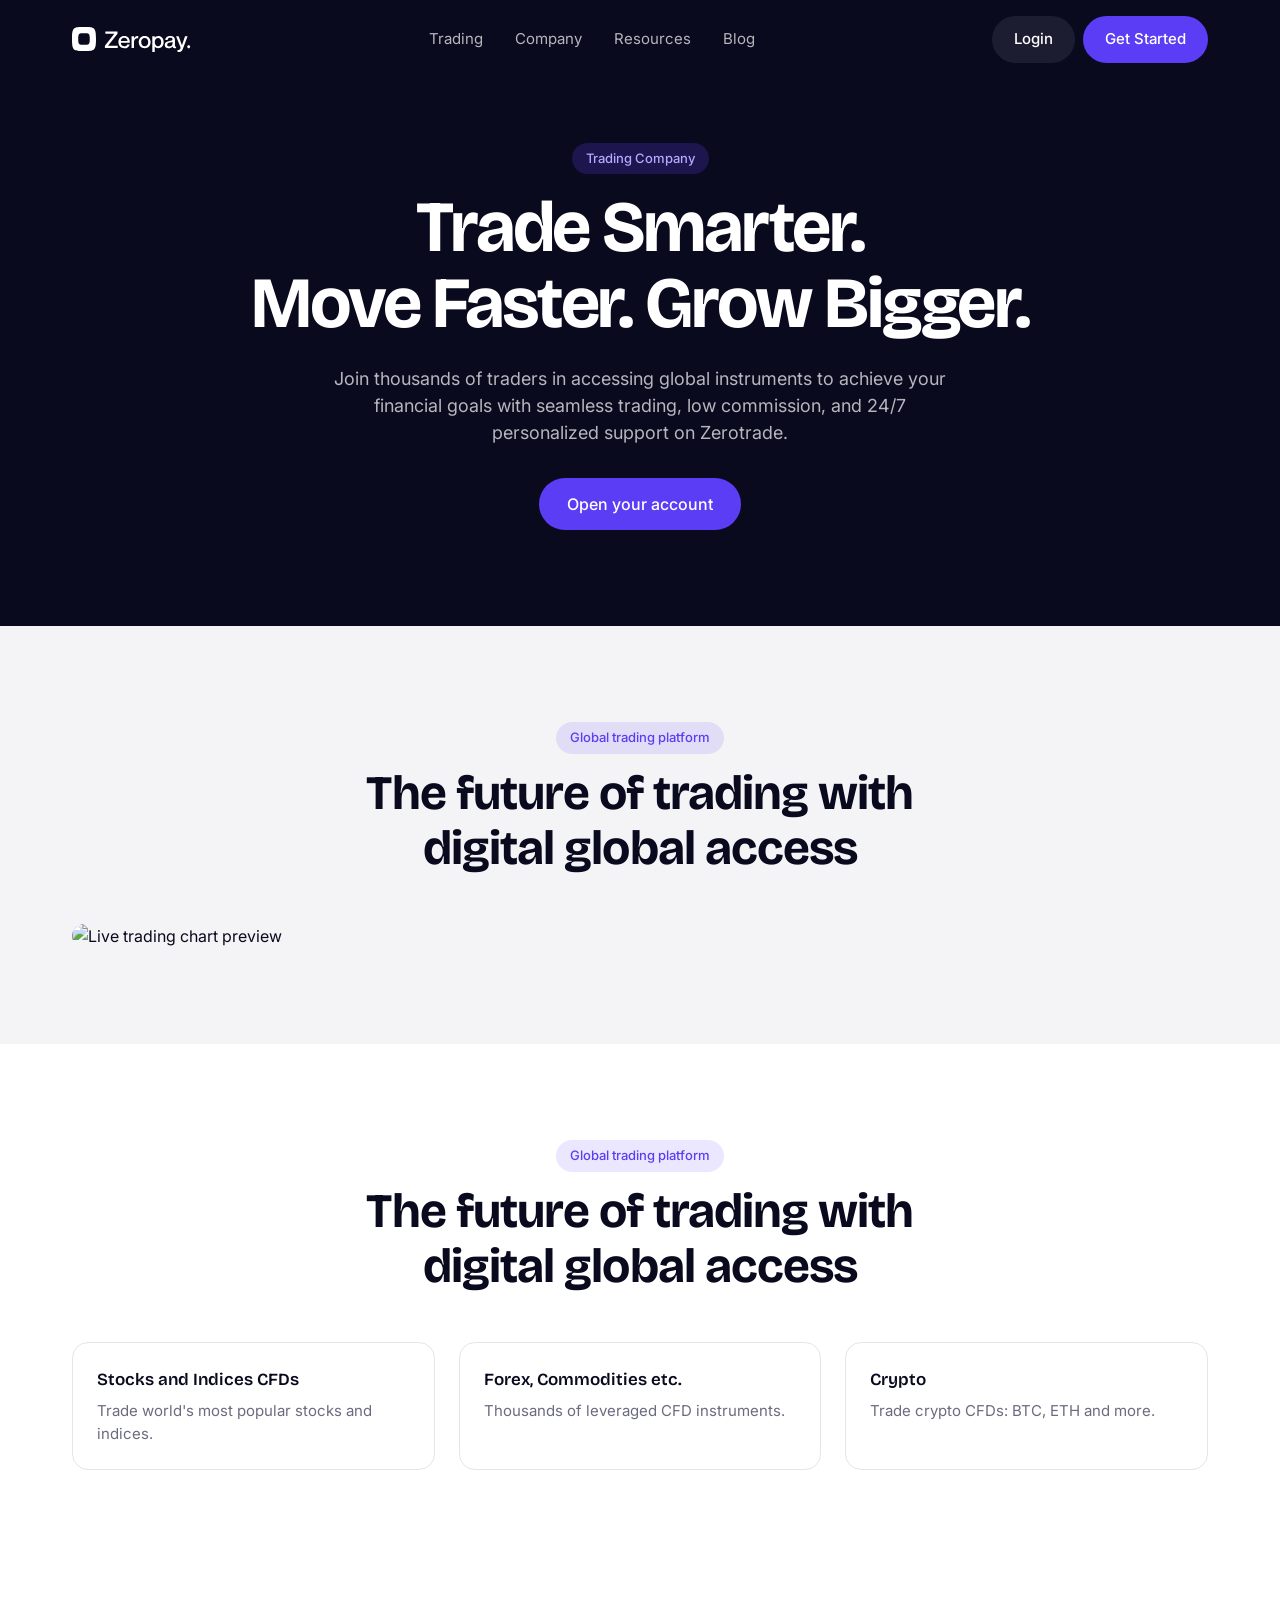
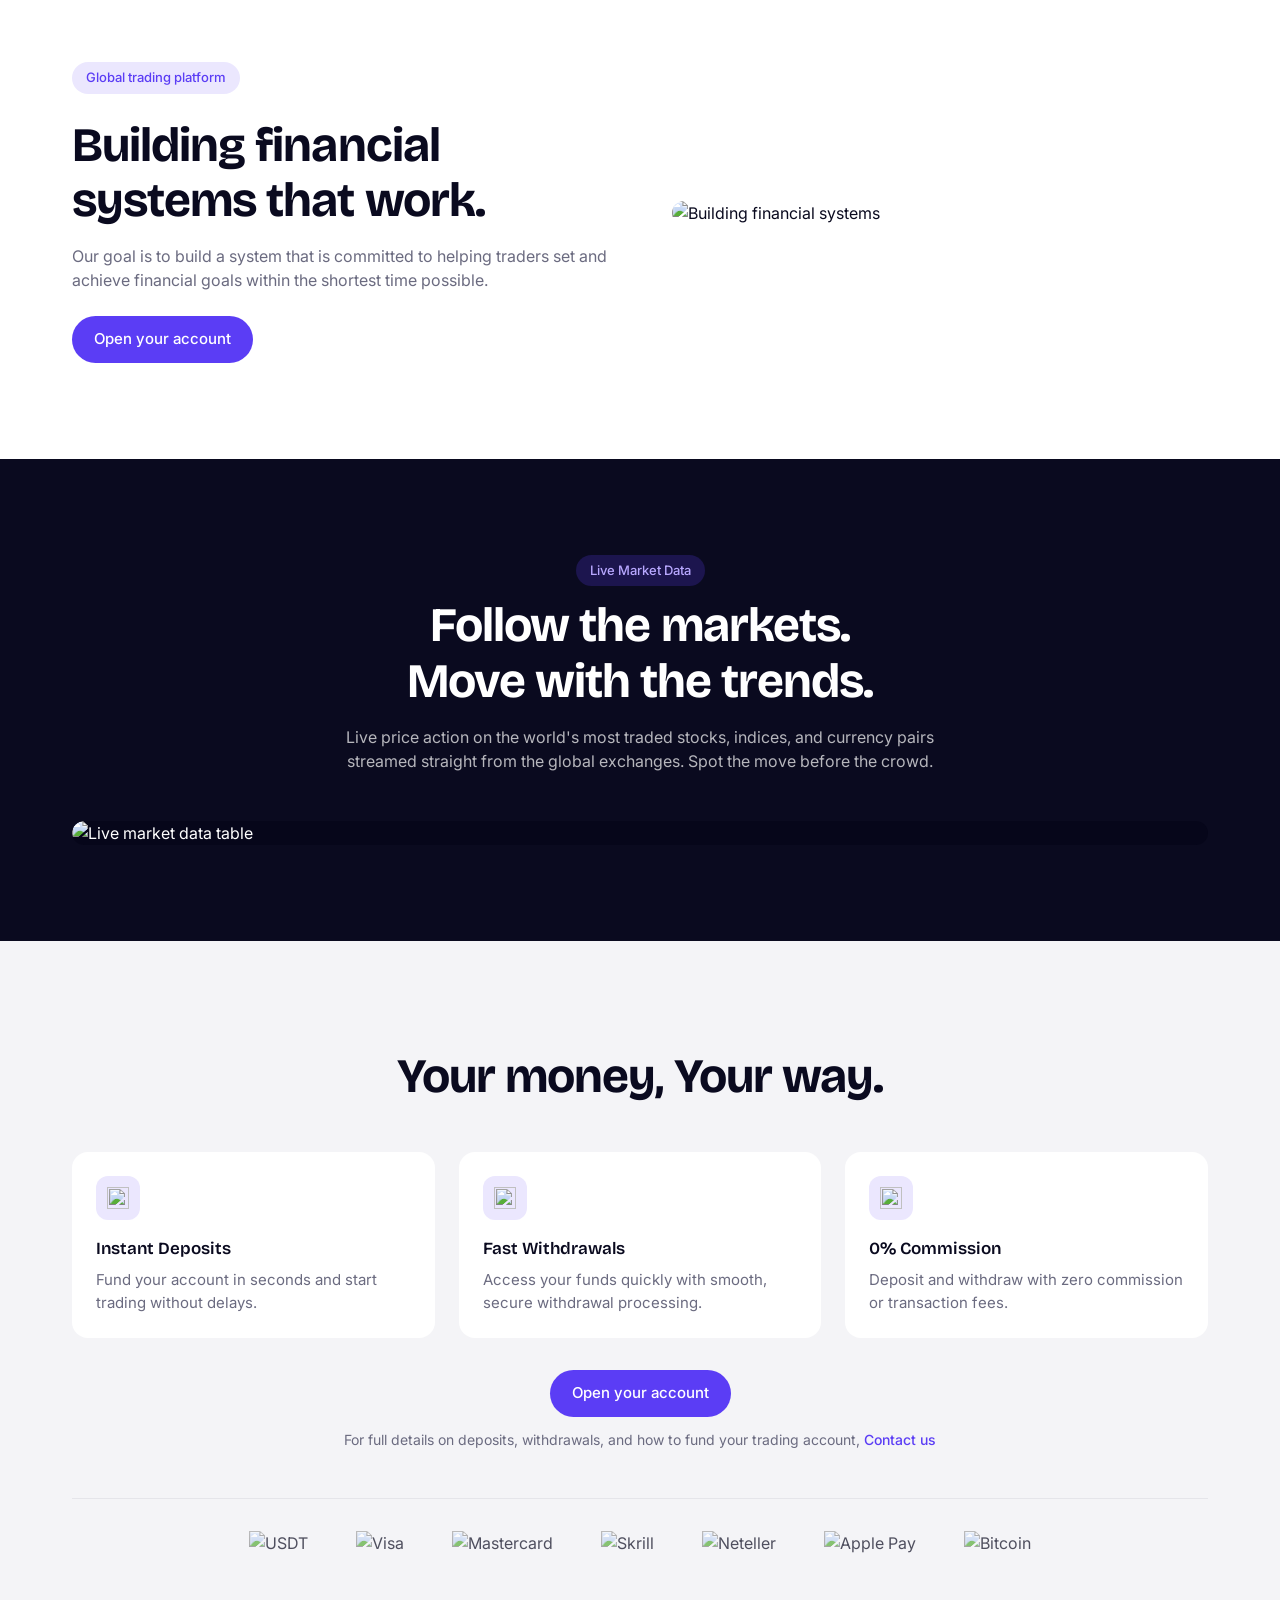
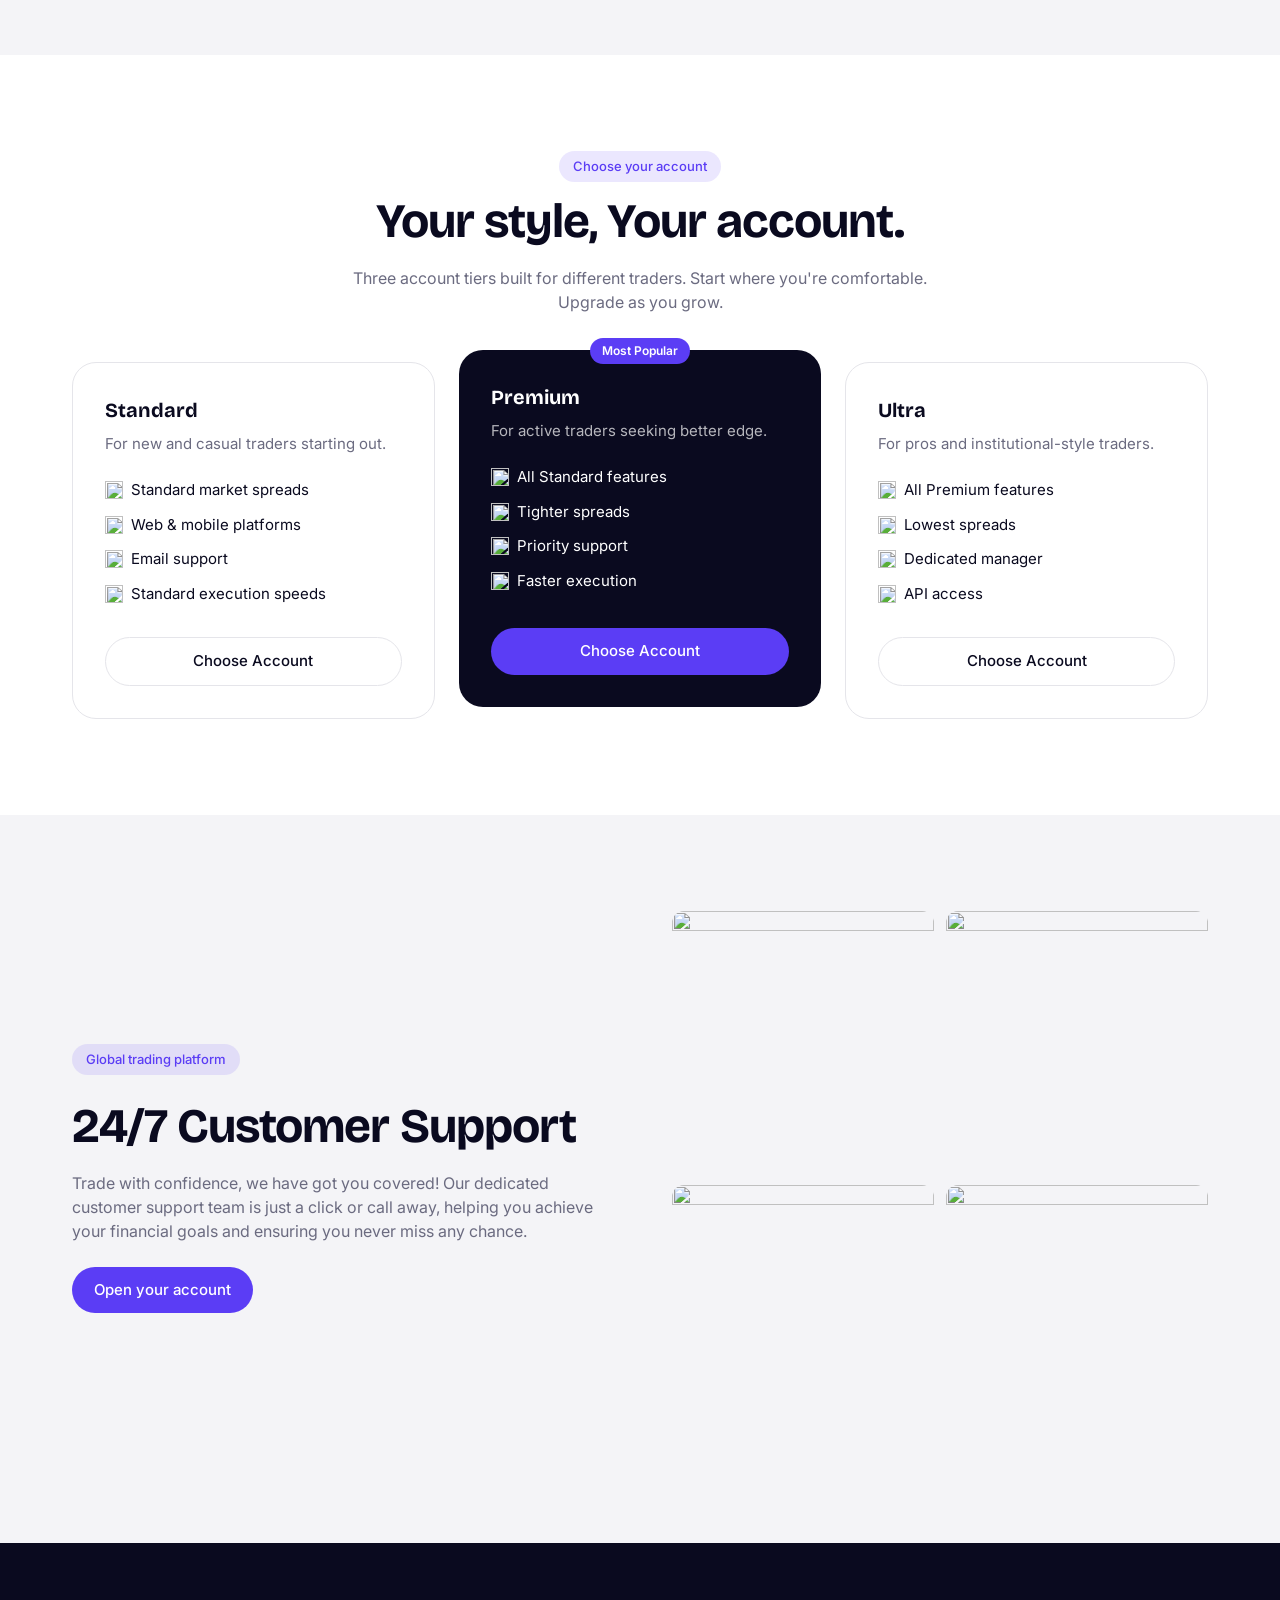
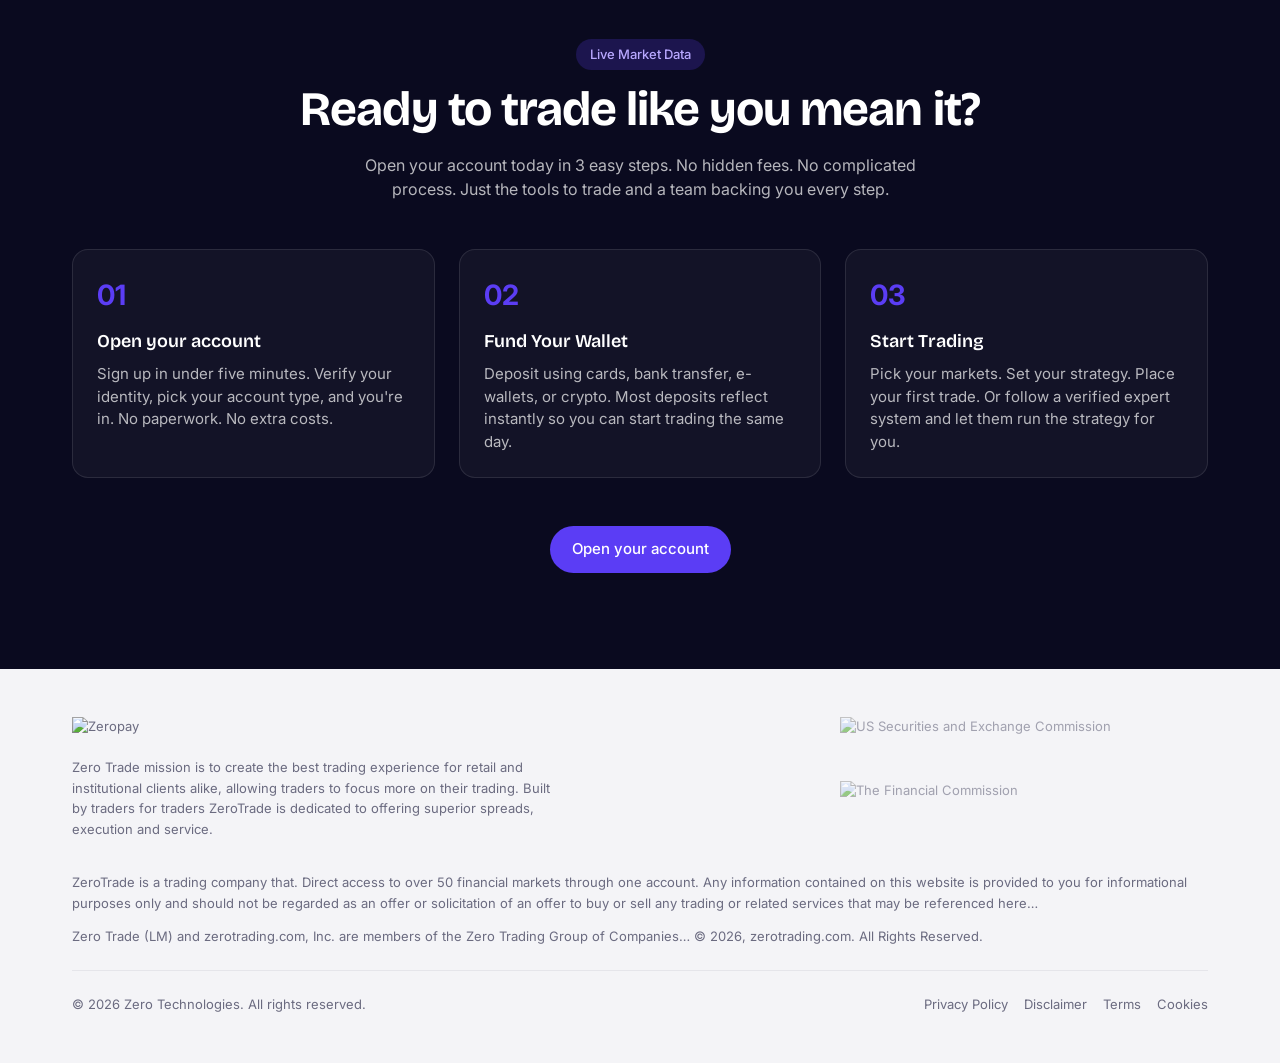
==== index.html @ a57aeb24 "First commit" ====
<!DOCTYPE html>
<html lang="en">
<head>
  <meta charset="UTF-8" />
  <meta name="viewport" content="width=device-width, initial-scale=1.0" />
  <title>Zerotrade — Trade Smarter. Move Faster. Grow Bigger.</title>
  <meta name="description" content="Next generation copy trading solution. Trade global instruments with seamless trading, low commission, and 24/7 support." />
  <link rel="preconnect" href="https://fonts.googleapis.com" />
  <link rel="preconnect" href="https://fonts.gstatic.com" crossorigin />
  <link href="https://fonts.googleapis.com/css2?family=Bricolage+Grotesque:opsz,wght@12..96,400;12..96,500;12..96,600;12..96,700;12..96,800&family=Inter:wght@400;500;600;700&display=swap" rel="stylesheet" />
  <link rel="stylesheet" href="style.css" />
</head>
<body>
    <!-- ============ TICKER TAPE (TradingView) ============ -->
<div class="ticker">
  <div class="tradingview-widget-container">
    <div class="tradingview-widget-container__widget"></div>
    <script type="text/javascript" src="https://s3.tradingview.com/external-embedding/embed-widget-ticker-tape.js" async>
    {
      "symbols": [
        { "proName": "FOREXCOM:SPXUSD", "title": "S&P 500" },
        { "proName": "FOREXCOM:NSXUSD", "title": "Nasdaq 100" },
        { "proName": "FX_IDC:EURUSD", "title": "EUR/USD" },
        { "proName": "BITSTAMP:BTCUSD", "title": "BTC/USD" },
        { "proName": "BITSTAMP:ETHUSD", "title": "ETH/USD" },
        { "description": "Gold", "proName": "OANDA:XAUUSD" },
        { "description": "Tesla", "proName": "NASDAQ:TSLA" },
        { "description": "Apple", "proName": "NASDAQ:AAPL" }
      ],
      "showSymbolLogo": true,
      "isTransparent": false,
      "displayMode": "adaptive",
      "colorTheme": "dark",
      "locale": "en"
    }
    </script>
  </div>
</div>

  <!-- ============ NAV + HERO (shared dark background) ============ -->
  <div class="hero-wrap">
    <header class="nav">
      <div class="container nav__inner">
        <a href="#" class="nav__logo">
          <img src="logos\zeropay logo.svg" alt="Zeropay" />
        </a>
        <nav class="nav__links" aria-label="Primary">
          <a href="#">Trading</a>
          <a href="#">Company</a>
          <a href="#">Resources</a>
          <a href="#">Blog</a>
        </nav>
        <div class="nav__cta">
          <a href="#" class="btn btn--ghost">Login</a>
          <a href="#" class="btn btn--primary">Get Started</a>
        </div>
      </div>
    </header>

    <section class="hero">
      <div class="container hero__inner">
        <span class="pill pill--on-dark">Trading Company</span>
        <h1 class="hero__title">Trade Smarter.<br />Move Faster. Grow Bigger.</h1>
        <p class="hero__sub">
          Join thousands of traders in accessing global instruments to achieve your financial goals
          with seamless trading, low commission, and 24/7 personalized support on Zerotrade.
        </p>
        <a href="#" class="btn btn--primary btn--lg">Open your account</a>
      </div>
    </section>
  </div>

  <!-- ============ FUTURE OF TRADING (intro + chart placeholder) ============ -->
  <section class="section section--gray">
    <div class="container">
      <div class="section-head">
        <span class="pill">Global trading platform</span>
        <h2 class="section-head__title">The future of trading with<br />digital global access</h2>
      </div>
      <div class="chart-preview" data-placeholder="true">
        <img src="assets/images/chart-preview-placeholder.png" alt="Live trading chart preview" />
      </div>
    </div>
  </section>

  <!-- ============ TRADING CATEGORIES (3 cards) ============ -->
  <section class="section">
    <div class="container">
      <div class="section-head">
        <span class="pill">Global trading platform</span>
        <h2 class="section-head__title">The future of trading with<br />digital global access</h2>
      </div>
      <div class="grid-3">
        <article class="card">
          <!-- TODO: icon + ticker + sparkline + title + description -->
          <h3 class="card__title">Stocks and Indices CFDs</h3>
          <p class="card__text">Trade world's most popular stocks and indices.</p>
        </article>
        <article class="card">
          <h3 class="card__title">Forex, Commodities etc.</h3>
          <p class="card__text">Thousands of leveraged CFD instruments.</p>
        </article>
        <article class="card">
          <h3 class="card__title">Crypto</h3>
          <p class="card__text">Trade crypto CFDs: BTC, ETH and more.</p>
        </article>
      </div>
    </div>
  </section>

  <!-- ============ BUILDING FINANCIAL SYSTEMS (split: text + image) ============ -->
  <section class="section">
    <div class="container">
      <div class="split">
        <div class="split__text">
          <span class="pill">Global trading platform</span>
          <h2 class="section-head__title">Building financial<br />systems that work.</h2>
          <p class="split__body">
            Our goal is to build a system that is committed to helping traders set and achieve
            financial goals within the shortest time possible.
          </p>
          <a href="#" class="btn btn--primary">Open your account</a>
        </div>
        <div class="split__media" data-placeholder="true">
          <img src="assets/images/founder-placeholder.png" alt="Building financial systems" />
        </div>
      </div>
    </div>
  </section>

  <!-- ============ LIVE MARKET DATA (dark section, table placeholder) ============ -->
  <section class="section section--dark">
    <div class="container">
      <div class="section-head">
        <span class="pill pill--on-dark">Live Market Data</span>
        <h2 class="section-head__title">Follow the markets.<br />Move with the trends.</h2>
        <p class="section-head__sub">
          Live price action on the world's most traded stocks, indices, and currency pairs streamed
          straight from the global exchanges. Spot the move before the crowd.
        </p>
      </div>
      <div class="market-table" data-placeholder="true">
        <img src="assets/images/market-table-placeholder.png" alt="Live market data table" />
      </div>
    </div>
  </section>

  <!-- ============ YOUR MONEY YOUR WAY (3 features + payment logos) ============ -->
  <section class="section section--gray">
    <div class="container">
      <div class="section-head">
        <h2 class="section-head__title">Your money, Your way.</h2>
      </div>
      <div class="grid-3">
        <article class="feature">
          <div class="feature__icon">
            <img src="assets/icon/deposit.svg" alt="" />
          </div>
          <h3 class="feature__title">Instant Deposits</h3>
          <p class="feature__text">Fund your account in seconds and start trading without delays.</p>
        </article>
        <article class="feature">
          <div class="feature__icon">
            <img src="assets/icon/withdraw.svg" alt="" />
          </div>
          <h3 class="feature__title">Fast Withdrawals</h3>
          <p class="feature__text">Access your funds quickly with smooth, secure withdrawal processing.</p>
        </article>
        <article class="feature">
          <div class="feature__icon">
            <img src="assets/icon/commission.svg" alt="" />
          </div>
          <h3 class="feature__title">0% Commission</h3>
          <p class="feature__text">Deposit and withdraw with zero commission or transaction fees.</p>
        </article>
      </div>

      <div class="cta-row">
        <a href="#" class="btn btn--primary">Open your account</a>
        <p class="cta-row__note">
          For full details on deposits, withdrawals, and how to fund your trading account,
          <a href="#" class="link">Contact us</a>
        </p>
      </div>

      <div class="payments">
        <img src="assets/payment/usdt.svg" alt="USDT" />
        <img src="assets/payment/visa.svg" alt="Visa" />
        <img src="assets/payment/mastercard.svg" alt="Mastercard" />
        <img src="assets/payment/skrill.svg" alt="Skrill" />
        <img src="assets/payment/neteller.svg" alt="Neteller" />
        <img src="assets/payment/applepay.svg" alt="Apple Pay" />
        <img src="assets/payment/bitcoin.svg" alt="Bitcoin" />
      </div>
    </div>
  </section>

  <!-- ============ PRICING TIERS (3 cards, middle is featured) ============ -->
  <section class="section">
    <div class="container">
      <div class="section-head">
        <span class="pill">Choose your account</span>
        <h2 class="section-head__title">Your style, Your account.</h2>
        <p class="section-head__sub">
          Three account tiers built for different traders. Start where you're comfortable.
          Upgrade as you grow.
        </p>
      </div>
      <div class="grid-3 grid-3--tiers">
        <article class="tier">
          <h3 class="tier__name">Standard</h3>
          <p class="tier__desc">For new and casual traders starting out.</p>
          <ul class="tier__features">
            <li><img src="assets/icon/check.svg" alt="" class="icon" /> Standard market spreads</li>
            <li><img src="assets/icon/check.svg" alt="" class="icon" /> Web & mobile platforms</li>
            <li><img src="assets/icon/check.svg" alt="" class="icon" /> Email support</li>
            <li><img src="assets/icon/check.svg" alt="" class="icon" /> Standard execution speeds</li>
          </ul>
          <a href="#" class="btn btn--outline btn--block">Choose Account</a>
        </article>

        <article class="tier tier--featured">
          <span class="tier__badge">Most Popular</span>
          <h3 class="tier__name">Premium</h3>
          <p class="tier__desc">For active traders seeking better edge.</p>
          <ul class="tier__features">
            <li><img src="assets/icon/check-light.svg" alt="" class="icon" /> All Standard features</li>
            <li><img src="assets/icon/check-light.svg" alt="" class="icon" /> Tighter spreads</li>
            <li><img src="assets/icon/check-light.svg" alt="" class="icon" /> Priority support</li>
            <li><img src="assets/icon/check-light.svg" alt="" class="icon" /> Faster execution</li>
          </ul>
          <a href="#" class="btn btn--primary btn--block">Choose Account</a>
        </article>

        <article class="tier">
          <h3 class="tier__name">Ultra</h3>
          <p class="tier__desc">For pros and institutional-style traders.</p>
          <ul class="tier__features">
            <li><img src="assets/icon/check.svg" alt="" class="icon" /> All Premium features</li>
            <li><img src="assets/icon/check.svg" alt="" class="icon" /> Lowest spreads</li>
            <li><img src="assets/icon/check.svg" alt="" class="icon" /> Dedicated manager</li>
            <li><img src="assets/icon/check.svg" alt="" class="icon" /> API access</li>
          </ul>
          <a href="#" class="btn btn--outline btn--block">Choose Account</a>
        </article>
      </div>
    </div>
  </section>

  <!-- ============ 24/7 CUSTOMER SUPPORT (split: text + photo grid) ============ -->
  <section class="section section--gray">
    <div class="container">
      <div class="split split--reverse">
        <div class="split__text">
          <span class="pill">Global trading platform</span>
          <h2 class="section-head__title">24/7 Customer Support</h2>
          <p class="split__body">
            Trade with confidence, we have got you covered! Our dedicated customer support team is
            just a click or call away, helping you achieve your financial goals and ensuring you
            never miss any chance.
          </p>
          <a href="#" class="btn btn--primary">Open your account</a>
        </div>
        <div class="split__media support-grid" data-placeholder="true">
          <img src="assets/images/support-1-placeholder.png" alt="" />
          <img src="assets/images/support-2-placeholder.png" alt="" />
          <img src="assets/images/support-3-placeholder.png" alt="" />
          <img src="assets/images/support-4-placeholder.png" alt="" />
        </div>
      </div>
    </div>
  </section>

  <!-- ============ READY TO TRADE (3 steps, dark) ============ -->
  <section class="section section--dark">
    <div class="container">
      <div class="section-head">
        <span class="pill pill--on-dark">Live Market Data</span>
        <h2 class="section-head__title">Ready to trade like you mean it?</h2>
        <p class="section-head__sub">
          Open your account today in 3 easy steps. No hidden fees. No complicated process.
          Just the tools to trade and a team backing you every step.
        </p>
      </div>
      <div class="grid-3">
        <article class="step">
          <span class="step__num">01</span>
          <h3 class="step__title">Open your account</h3>
          <p class="step__text">
            Sign up in under five minutes. Verify your identity, pick your account type, and you're in.
            No paperwork. No extra costs.
          </p>
        </article>
        <article class="step">
          <span class="step__num">02</span>
          <h3 class="step__title">Fund Your Wallet</h3>
          <p class="step__text">
            Deposit using cards, bank transfer, e-wallets, or crypto. Most deposits reflect instantly
            so you can start trading the same day.
          </p>
        </article>
        <article class="step">
          <span class="step__num">03</span>
          <h3 class="step__title">Start Trading</h3>
          <p class="step__text">
            Pick your markets. Set your strategy. Place your first trade. Or follow a verified expert
            system and let them run the strategy for you.
          </p>
        </article>
      </div>
      <div class="cta-row cta-row--center">
        <a href="#" class="btn btn--primary">Open your account</a>
      </div>
    </div>
  </section>

  <!-- ============ FOOTER ============ -->
  <footer class="footer">
    <div class="container">
      <div class="footer__top">
        <div class="footer__brand">
          <img src="assets/logo/logo.svg" alt="Zeropay" />
          <p class="footer__mission">
            Zero Trade mission is to create the best trading experience for retail and institutional
            clients alike, allowing traders to focus more on their trading. Built by traders for
            traders ZeroTrade is dedicated to offering superior spreads, execution and service.
          </p>
        </div>
        <div class="footer__regs">
          <img src="assets/images/reg-sec.svg" alt="US Securities and Exchange Commission" />
          <img src="assets/images/reg-financial.svg" alt="The Financial Commission" />
        </div>
      </div>

      <div class="footer__legal">
        <p>
          ZeroTrade is a trading company that. Direct access to over 50 financial markets through one
          account. Any information contained on this website is provided to you for informational
          purposes only and should not be regarded as an offer or solicitation of an offer to buy or
          sell any trading or related services that may be referenced here…
        </p>
        <p>
          Zero Trade (LM) and zerotrading.com, Inc. are members of the Zero Trading Group of Companies…
          © 2026, zerotrading.com. All Rights Reserved.
        </p>
      </div>

      <div class="footer__bar">
        <p>© 2026 Zero Technologies. All rights reserved.</p>
        <ul class="footer__links">
          <li><a href="#">Privacy Policy</a></li>
          <li><a href="#">Disclaimer</a></li>
          <li><a href="#">Terms</a></li>
          <li><a href="#">Cookies</a></li>
        </ul>
      </div>
    </div>
  </footer>

</body>
</html>
---- style.css ----
/* ===========================================================
   ZEROTRADE LANDING PAGE — style.css
   Mobile-first. Desktop styles layered via min-width queries.
   Breakpoints (reference, can't be used in @media):
     md  = 768px  (tablet / small laptop)
     lg  = 1024px (desktop)
   =========================================================== */


/* ---------- 0. FONT FACES ---------- */

@font-face {
  font-family: 'Neue Montreal';
  src: url('assets/fonts/NeueMontreal-Regular.woff2') format('woff2');
  font-weight: 400;
  font-style: normal;
  font-display: swap;
}

@font-face {
  font-family: 'Neue Montreal';
  src: url('assets/fonts/NeueMontreal-Medium.woff2') format('woff2');
  font-weight: 500;
  font-style: normal;
  font-display: swap;
}

@font-face {
  font-family: 'Neue Montreal';
  src: url('assets/fonts/NeueMontreal-Bold.woff2') format('woff2');
  font-weight: 700;
  font-style: normal;
  font-display: swap;
}

/* ---------- 1. RESET ---------- */
*, *::before, *::after { box-sizing: border-box; margin: 0; padding: 0; }
img, svg { display: block; max-width: 100%; height: auto; }
a { text-decoration: none; color: inherit; }
button { font: inherit; border: 0; background: none; cursor: pointer; color: inherit; }
ul { list-style: none; }
html { scroll-behavior: smooth; }
body {
  font-family: var(--font-body);
  font-family: 'Neue Montreal', 'Inter', system-ui, -apple-system, sans-serif;
  color: var(--text-primary);
  background: var(--bg-white);
  line-height: 1.5;
  -webkit-font-smoothing: antialiased;
}

h1, h2, h3,
.hero__title,
.section-head__title {
  font-family: var(--font-heading);
  /*letter-spacing: -0.01em;   /* Bricolage looks tighter at display sizes */
}


/* ---------- 2. DESIGN TOKENS ---------- */
:root {
  /* font heading */
  --font-heading: 'Bricolage Grotesque', system-ui, sans-serif;
  --font-body: 'Inter', system-ui, sans-serif;   /* will change once you answer above */

  /* color */
  --bg-dark: #0a0a1f;
  --bg-darker: #06061a;
  --bg-gray: #f4f4f7;
  --bg-white: #ffffff;
  --text-primary: #0a0a1f;
  --text-secondary: #6b6b80;
  --text-muted: #9a9aae;
  --text-on-dark: #ffffff;
  --text-on-dark-muted: rgba(255, 255, 255, 0.7);
  --accent: #5b3df5;
  --accent-hover: #4a2fd9;
  --accent-soft: rgba(91, 61, 245, 0.12);
  --accent-soft-dark: rgba(91, 61, 245, 0.22);
  --border: #e5e5ea;
  --border-dark: rgba(255, 255, 255, 0.1);

  /* spacing scale (rem-based for accessibility) */
  --s-1: 0.25rem;  /*  4 */
  --s-2: 0.5rem;   /*  8 */
  --s-3: 0.75rem;  /* 12 */
  --s-4: 1rem;     /* 16 */
  --s-5: 1.5rem;   /* 24 */
  --s-6: 2rem;     /* 32 */
  --s-7: 3rem;     /* 48 */
  --s-8: 4rem;     /* 64 */
  --s-9: 6rem;     /* 96 */

  /* radius */
  --r-sm: 8px;
  --r-md: 12px;
  --r-lg: 16px;
  --r-xl: 24px;
  --r-pill: 999px;

  /* shadow */
  --shadow-sm: 0 1px 2px rgba(10, 10, 31, 0.04);
  --shadow-md: 0 4px 12px rgba(10, 10, 31, 0.06);
  --shadow-lg: 0 12px 32px rgba(10, 10, 31, 0.1);

  /* transitions */
  --t-fast: 0.15s ease;
  --t-base: 0.25s ease;
}


/* ---------- 3. LAYOUT PRIMITIVES ---------- */

/* container — controls max width and side padding */
.container {
  width: 100%;
  max-width: 1200px;
  margin-inline: auto;
  padding-inline: var(--s-4);
}
@media (min-width: 768px) {
  .container { padding-inline: var(--s-5); }
}
@media (min-width: 1024px) {
  .container { padding-inline: var(--s-6); }
}

/* section — vertical rhythm */
.section { padding-block: var(--s-7); }
@media (min-width: 768px) {
  .section { padding-block: var(--s-9); }
}
.section--dark  { background: var(--bg-dark); color: var(--text-on-dark); }
.section--gray  { background: var(--bg-gray); }

/* section head — pill + heading + subhead, used in 90% of sections */
.section-head { text-align: center; margin-bottom: var(--s-6); }
@media (min-width: 768px) {
  .section-head { margin-bottom: var(--s-7); }
}
.section-head__title {
  font-size: clamp(1.75rem, 4vw + 0.5rem, 3rem);
  font-weight: 700;
  line-height: 1.15;
  letter-spacing: -0.02em;
  margin-block: var(--s-3) var(--s-4);
}
.section-head__sub {
  max-width: 600px;
  margin-inline: auto;
  color: var(--text-secondary);
  font-size: 1rem;
}
.section--dark .section-head__sub { color: var(--text-on-dark-muted); }


/* ---------- 4. ATOMS — pill, button, link, icon ---------- */

.pill {
  display: inline-block;
  padding: 6px 14px;
  border-radius: var(--r-pill);
  background: var(--accent-soft);
  color: var(--accent);
  font-size: 0.8125rem;
  font-weight: 500;
}
.pill--on-dark {
  background: var(--accent-soft-dark);
  color: #b8a8ff;
}

.btn {
  display: inline-flex;
  align-items: center;
  justify-content: center;
  gap: var(--s-2);
  padding: 12px 22px;
  border-radius: var(--r-pill);
  font-weight: 500;
  font-size: 0.9375rem;
  transition: background var(--t-base), transform var(--t-fast), color var(--t-base);
  white-space: nowrap;
}
.btn:hover { transform: translateY(-1px); }
.btn--primary { background: var(--accent); color: #fff; }
.btn--primary:hover { background: var(--accent-hover); }
.btn--ghost { background: rgba(255, 255, 255, 0.08); color: #fff; }
.btn--ghost:hover { background: rgba(255, 255, 255, 0.14); }
.btn--outline {
  background: transparent;
  color: var(--text-primary);
  border: 1.5px solid var(--border);
}
.btn--outline:hover { border-color: var(--accent); color: var(--accent); }
.btn--lg { padding: 14px 28px; font-size: 1rem; }
.btn--block { width: 100%; }

.link { color: var(--accent); font-weight: 500; }
.link:hover { text-decoration: underline; }

.icon { width: 18px; height: 18px; flex-shrink: 0; }


/* ---------- 5. NAV ---------- */

.nav { padding-block: var(--s-4); }
.nav__inner {
  display: flex;
  align-items: center;
  justify-content: space-between;
  gap: var(--s-5);
}
.nav__logo img { height: 28px; width: auto; }
.nav__links { display: none; }              /* hidden on mobile */
.nav__cta { display: flex; gap: var(--s-2); align-items: center; }
.nav__cta .btn--ghost { display: none; }    /* show Login on tablet+ */

@media (min-width: 768px) {
  .nav__links {
    display: flex;
    gap: var(--s-6);
    font-size: 0.9375rem;
    color: var(--text-on-dark-muted);
  }
  .nav__links a:hover { color: #fff; }
  .nav__cta .btn--ghost { display: inline-flex; }
}


/* ---------- 6. HERO ---------- */

.hero-wrap { background: var(--bg-dark); color: var(--text-on-dark); }
.hero { padding-block: var(--s-7) var(--s-9); }
@media (min-width: 768px) {
  .hero { padding-block: var(--s-8) var(--s-9); }
}
.hero__inner { text-align: center; }
.hero__title {
  font-size: clamp(2rem, 6vw + 0.5rem, 4.5rem);
  font-weight: 700;
  line-height: 1.05;
  letter-spacing: -0.03em;
  margin-block: var(--s-4) var(--s-5);
}
.hero__sub {
  max-width: 640px;
  margin-inline: auto;
  margin-bottom: var(--s-6);
  color: var(--text-on-dark-muted);
  font-size: 1rem;
}
@media (min-width: 768px) {
  .hero__sub { font-size: 1.125rem; }
}


/* ---------- 7. GRIDS ---------- */

.grid-3 {
  display: grid;
  grid-template-columns: 1fr;
  gap: var(--s-4);
}
@media (min-width: 768px) {
  .grid-3 {
    grid-template-columns: repeat(3, 1fr);
    gap: var(--s-5);
  }
}

.split {
  display: grid;
  grid-template-columns: 1fr;
  gap: var(--s-6);
  align-items: center;
}
@media (min-width: 768px) {
  .split {
    grid-template-columns: 1fr 1fr;
    gap: var(--s-8);
  }
}
.split--reverse .split__media { order: -1; }
@media (min-width: 768px) {
  .split--reverse .split__media { order: 0; }   /* let CSS keep natural order on desktop, OR swap depending on design */
}
.split__text .pill { margin-bottom: var(--s-3); }
.split__body {
  color: var(--text-secondary);
  margin-block: var(--s-4) var(--s-5);
}
.section--dark .split__body { color: var(--text-on-dark-muted); }
.split__media img { width: 100%; border-radius: var(--r-lg); }


/* ---------- 8. CARDS — generic, features, tiers, steps ---------- */

.card {
  background: var(--bg-white);
  border: 1px solid var(--border);
  border-radius: var(--r-lg);
  padding: var(--s-5);
  transition: transform var(--t-base), box-shadow var(--t-base);
}
.card:hover { transform: translateY(-2px); box-shadow: var(--shadow-md); }
.card__title { font-size: 1.0625rem; font-weight: 600; margin-bottom: var(--s-2); }
.card__text { color: var(--text-secondary); font-size: 0.9375rem; }

.feature {
  background: var(--bg-white);
  border-radius: var(--r-lg);
  padding: var(--s-5);
  text-align: left;
}
.feature__icon {
  width: 44px;
  height: 44px;
  border-radius: var(--r-md);
  background: var(--accent-soft);
  display: grid;
  place-items: center;
  margin-bottom: var(--s-4);
}
.feature__icon img { width: 22px; height: 22px; }
.feature__title { font-size: 1.0625rem; font-weight: 600; margin-bottom: var(--s-2); }
.feature__text { color: var(--text-secondary); font-size: 0.9375rem; }

/* tiers */
.grid-3--tiers { align-items: stretch; }
.tier {
  position: relative;
  background: var(--bg-white);
  border: 1px solid var(--border);
  border-radius: var(--r-xl);
  padding: var(--s-6);
  display: flex;
  flex-direction: column;
}
.tier__name { font-size: 1.25rem; font-weight: 700; margin-bottom: var(--s-2); }
.tier__desc { color: var(--text-secondary); font-size: 0.9375rem; margin-bottom: var(--s-5); }
.tier__features { display: flex; flex-direction: column; gap: var(--s-3); margin-bottom: var(--s-6); flex: 1; }
.tier__features li { display: flex; align-items: flex-start; gap: var(--s-2); font-size: 0.9375rem; }
.tier__features .icon { margin-top: 2px; }
.tier--featured {
  background: var(--bg-dark);
  color: var(--text-on-dark);
  border: none;
}
.tier--featured .tier__desc { color: var(--text-on-dark-muted); }
.tier__badge {
  position: absolute;
  top: -12px;
  left: 50%;
  transform: translateX(-50%);
  background: var(--accent);
  color: #fff;
  padding: 4px 12px;
  border-radius: var(--r-pill);
  font-size: 0.75rem;
  font-weight: 600;
}
@media (min-width: 768px) {
  .tier--featured { transform: translateY(-12px); }    /* lift the middle card on desktop */
}

/* steps */
.step {
  background: rgba(255, 255, 255, 0.04);
  border: 1px solid var(--border-dark);
  border-radius: var(--r-lg);
  padding: var(--s-5);
}
.step__num {
  display: inline-block;
  font-size: 1.75rem;
  font-weight: 700;
  color: var(--accent);
  margin-bottom: var(--s-3);
}
.step__title { font-size: 1.125rem; font-weight: 600; margin-bottom: var(--s-2); }
.step__text { color: var(--text-on-dark-muted); font-size: 0.9375rem; }


/* ---------- 9. SPECIAL BLOCKS — chart, market table, payments, support grid ---------- */

.chart-preview img,
.market-table img {
  width: 100%;
  border-radius: var(--r-lg);
}
.market-table { background: var(--bg-darker); border-radius: var(--r-lg); overflow: hidden; }

.cta-row {
  display: flex;
  flex-direction: column;
  align-items: center;
  gap: var(--s-3);
  margin-top: var(--s-6);
}
.cta-row--center { margin-top: var(--s-7); }
.cta-row__note { color: var(--text-secondary); font-size: 0.875rem; text-align: center; }

.payments {
  display: flex;
  flex-wrap: wrap;
  justify-content: center;
  align-items: center;
  gap: var(--s-5);
  margin-top: var(--s-7);
  padding-top: var(--s-6);
  border-top: 1px solid var(--border);
}
.payments img { height: 24px; width: auto; opacity: 0.7; transition: opacity var(--t-base); }
.payments img:hover { opacity: 1; }
@media (min-width: 768px) {
  .payments { gap: var(--s-7); }
  .payments img { height: 28px; }
}

.support-grid {
  display: grid;
  grid-template-columns: repeat(2, 1fr);
  gap: var(--s-3);
}
.support-grid img { aspect-ratio: 1; object-fit: cover; border-radius: var(--r-md); }


/* ---------- 10. FOOTER ---------- */

.footer {
  background: var(--bg-gray);
  padding-block: var(--s-7);
  font-size: 0.8125rem;
  color: var(--text-secondary);
}
.footer__top {
  display: grid;
  grid-template-columns: 1fr;
  gap: var(--s-6);
  margin-bottom: var(--s-6);
}
@media (min-width: 768px) {
  .footer__top {
    grid-template-columns: 2fr 1fr;
    align-items: start;
  }
}
.footer__brand img { height: 28px; margin-bottom: var(--s-3); }
.footer__mission { line-height: 1.6; max-width: 60ch; }
.footer__regs {
  display: flex;
  flex-wrap: wrap;
  gap: var(--s-5);
  align-items: center;
}
.footer__regs img { height: 40px; opacity: 0.6; }

.footer__legal { display: flex; flex-direction: column; gap: var(--s-3); line-height: 1.6; margin-bottom: var(--s-5); }
.footer__bar {
  display: flex;
  flex-direction: column;
  gap: var(--s-3);
  padding-top: var(--s-5);
  border-top: 1px solid var(--border);
  font-size: 0.8125rem;
}
.footer__links { display: flex; flex-wrap: wrap; gap: var(--s-4); }
.footer__links a:hover { color: var(--accent); }

@media (min-width: 768px) {
  .footer__bar {
    flex-direction: row;
    justify-content: space-between;
    align-items: center;
  }
}


/* ---------- 11. UTILITIES (use sparingly) ---------- */
.text-center { text-align: center; }
.mt-auto { margin-top: auto; }
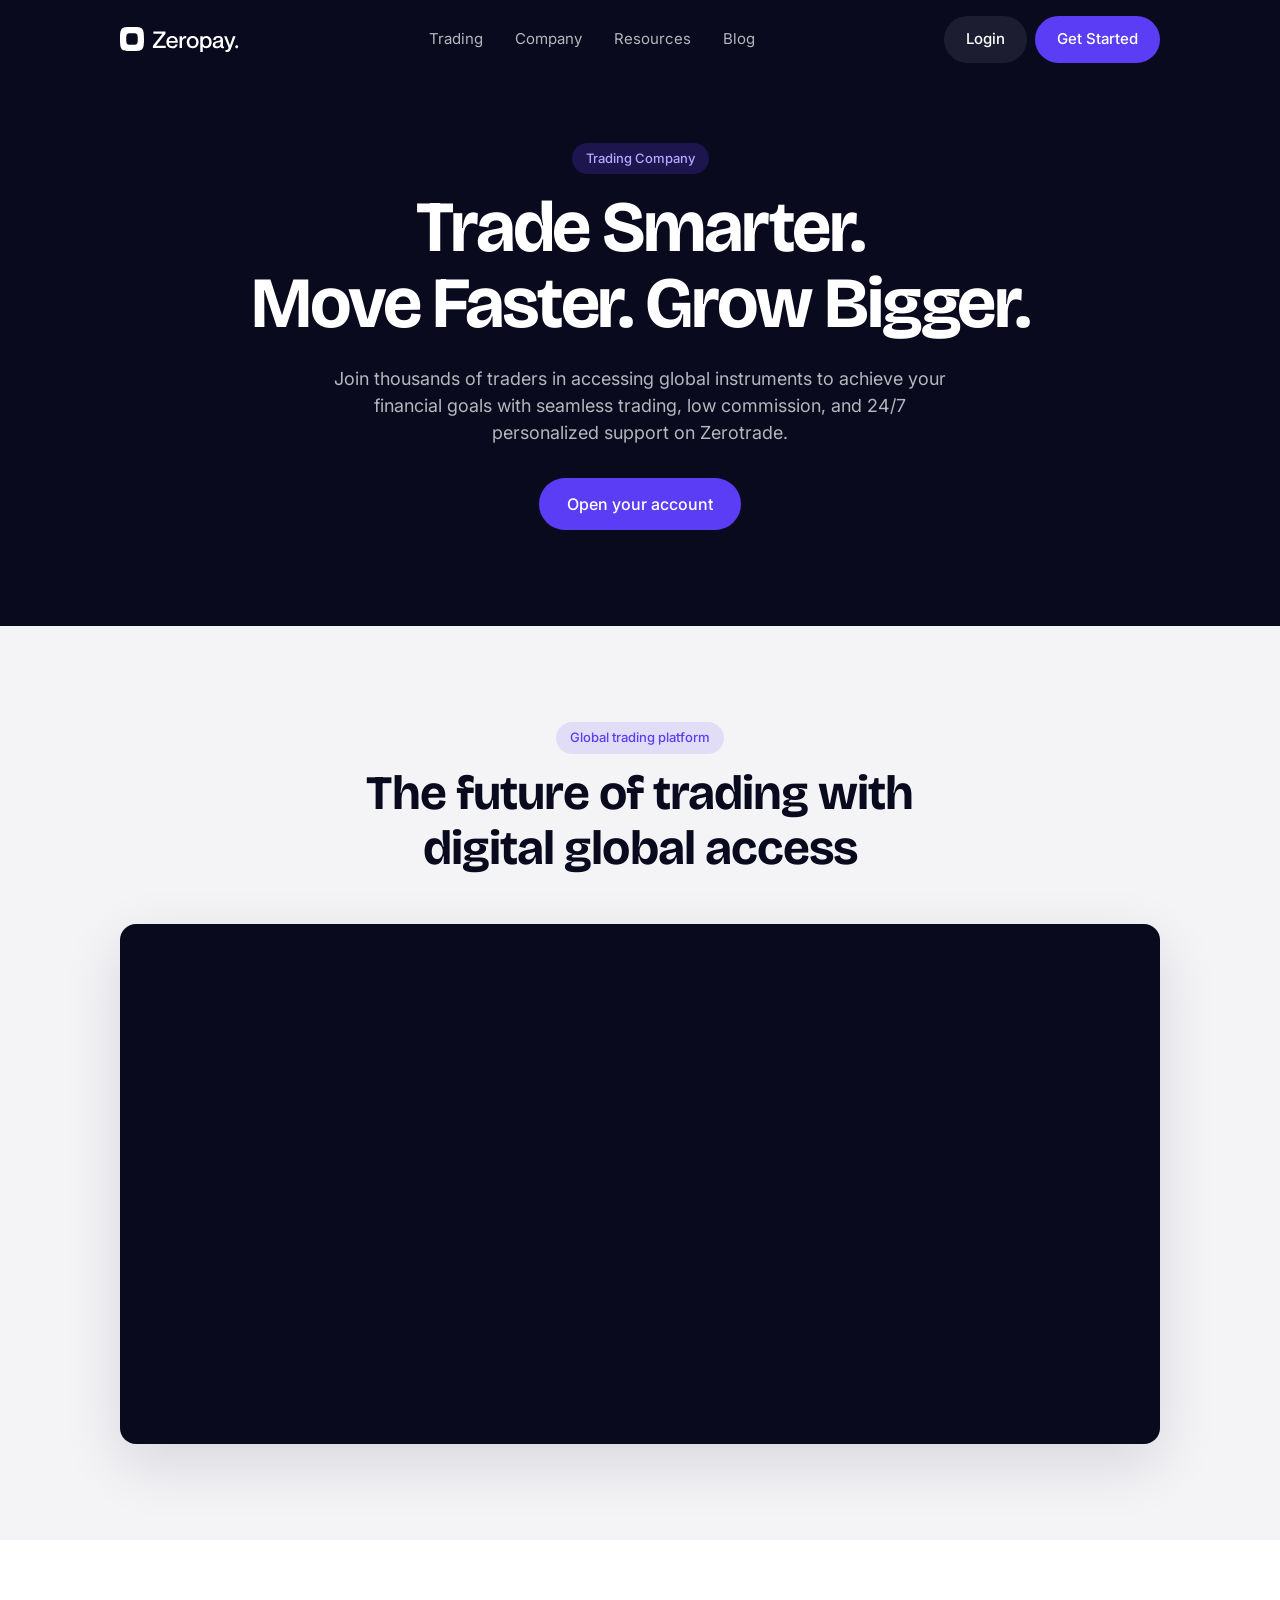
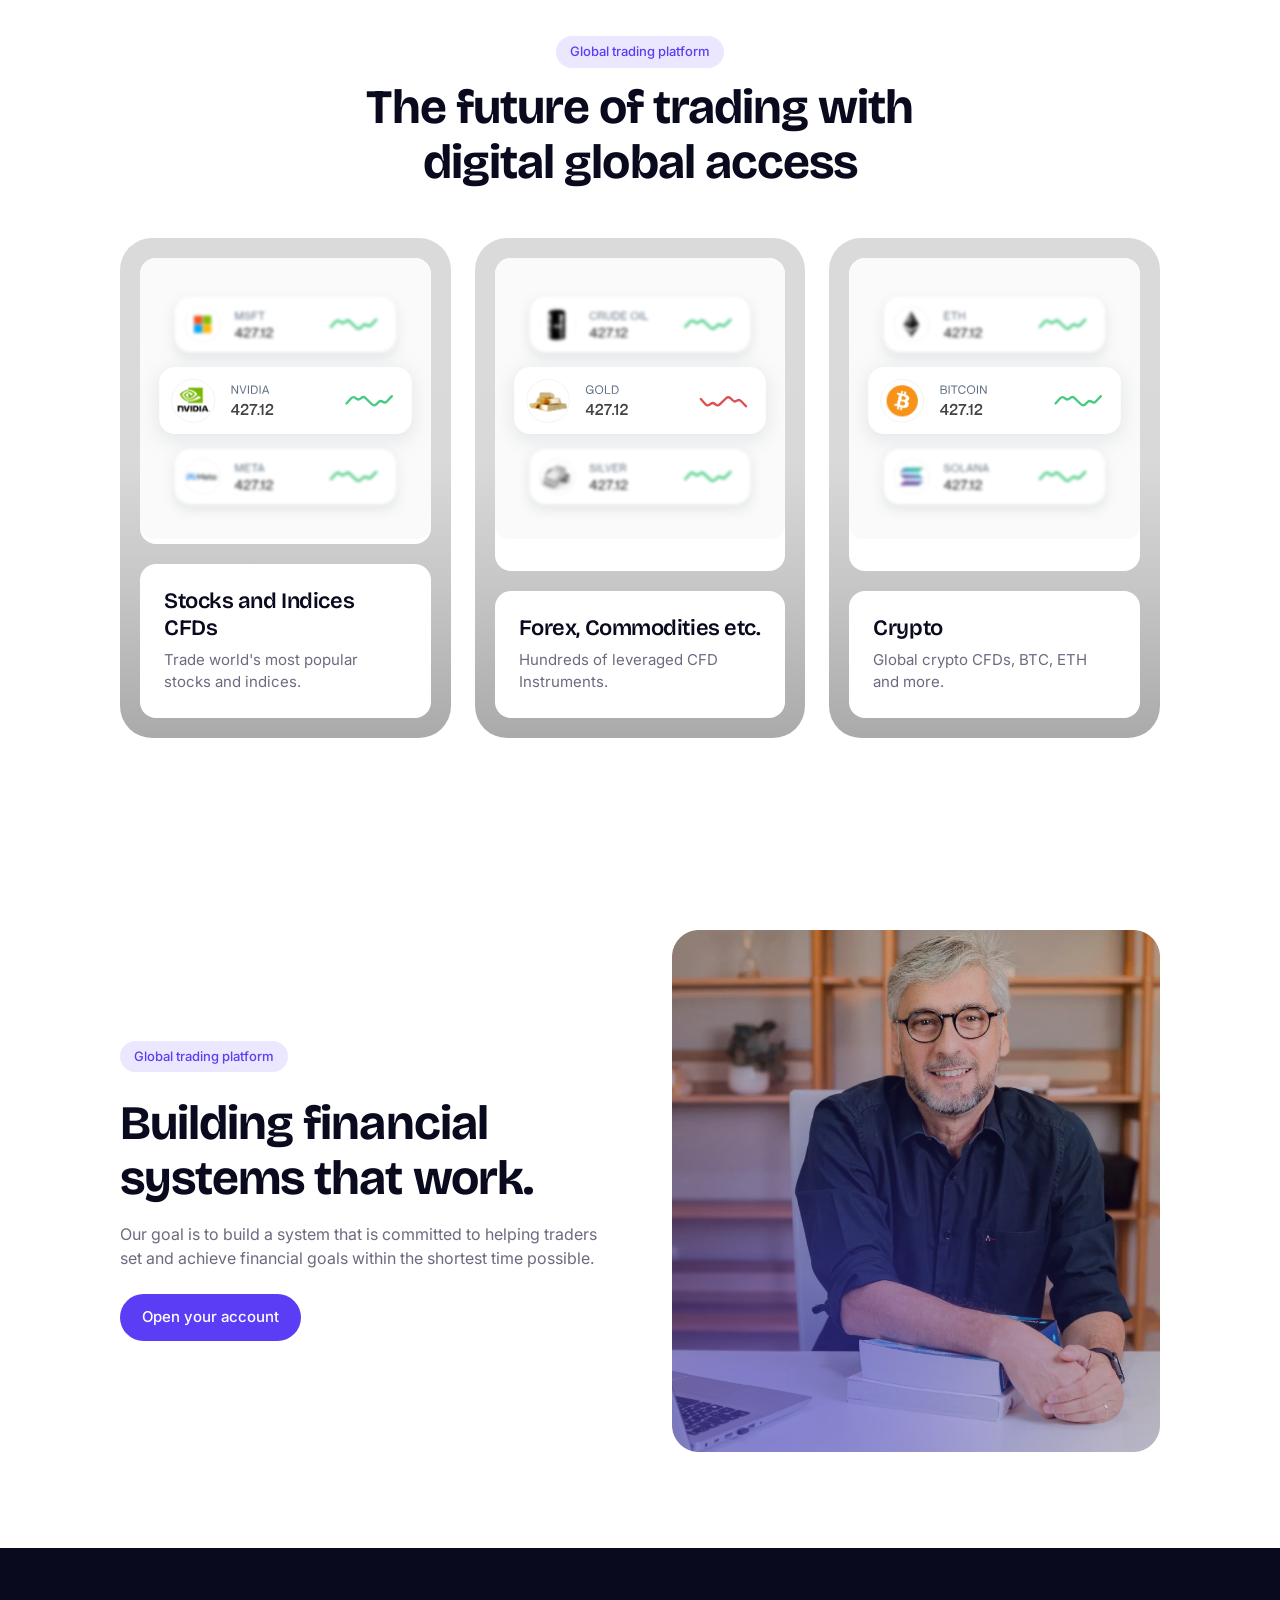
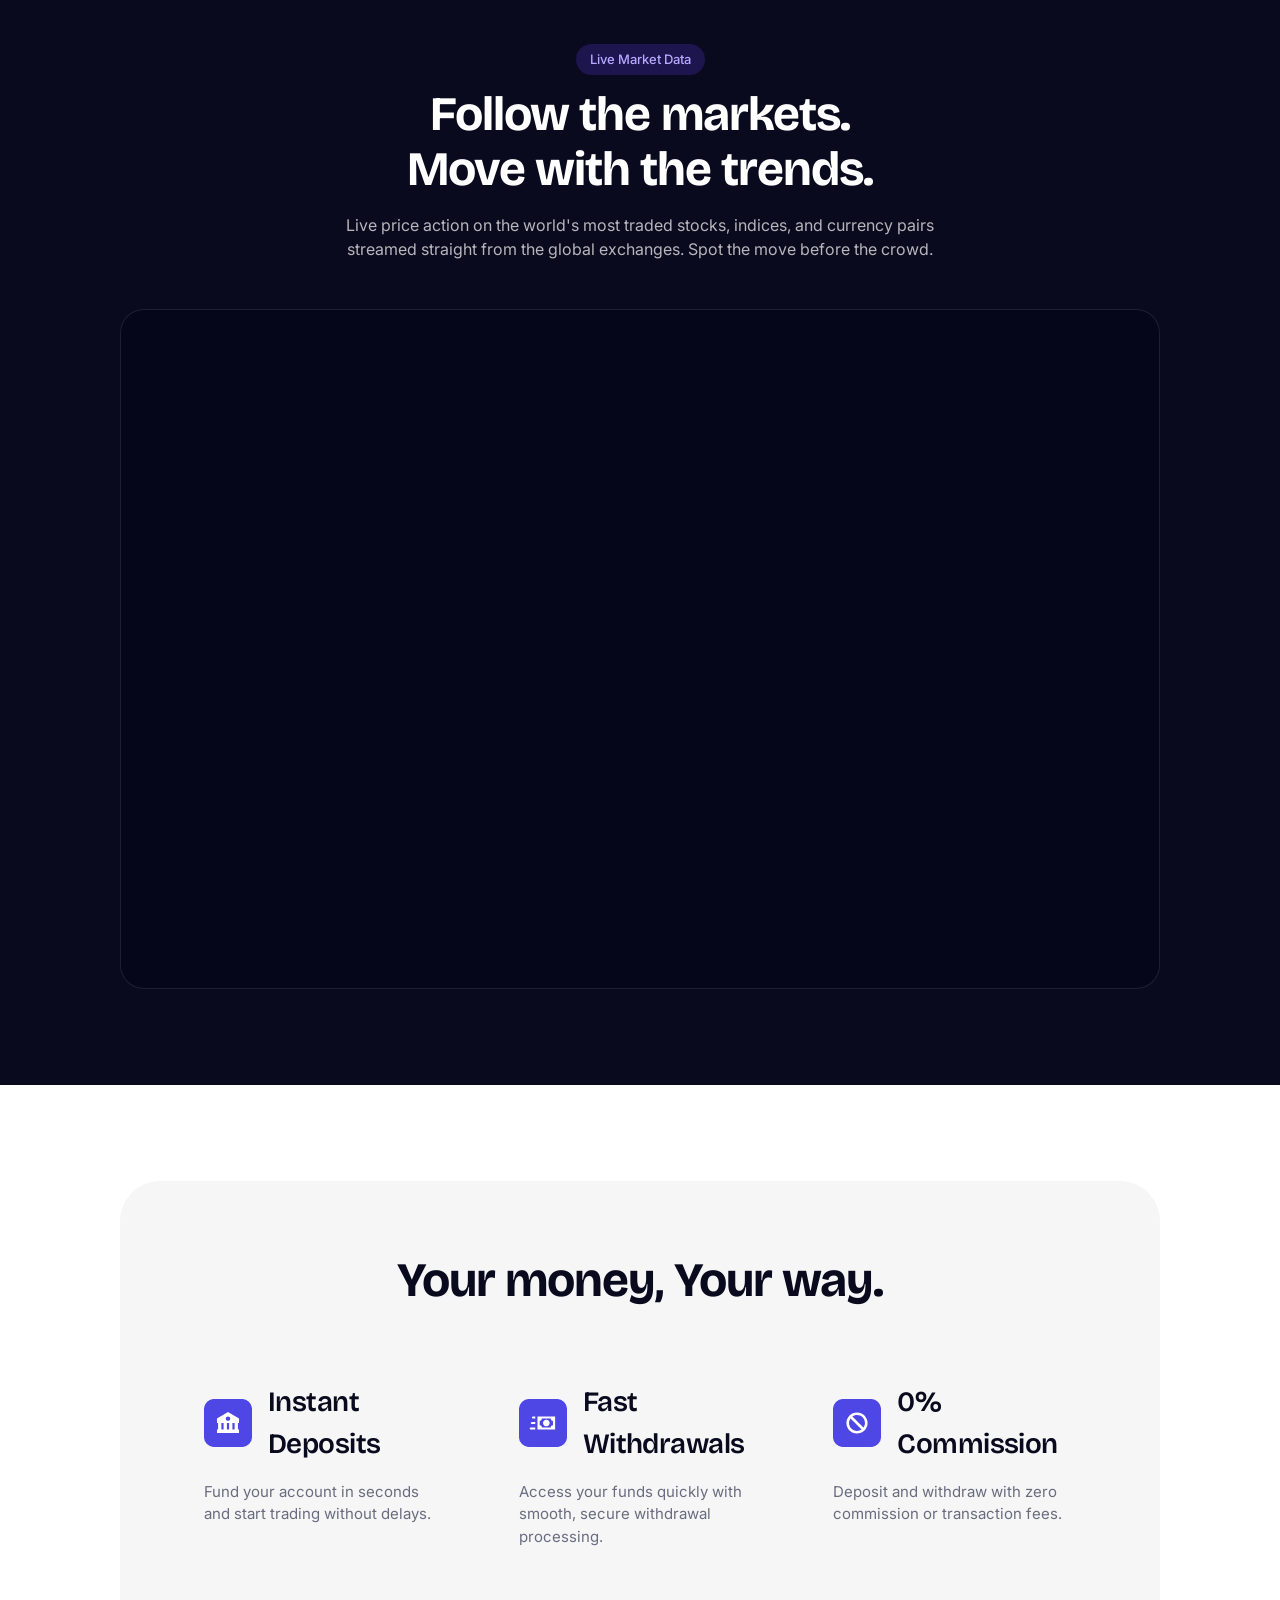
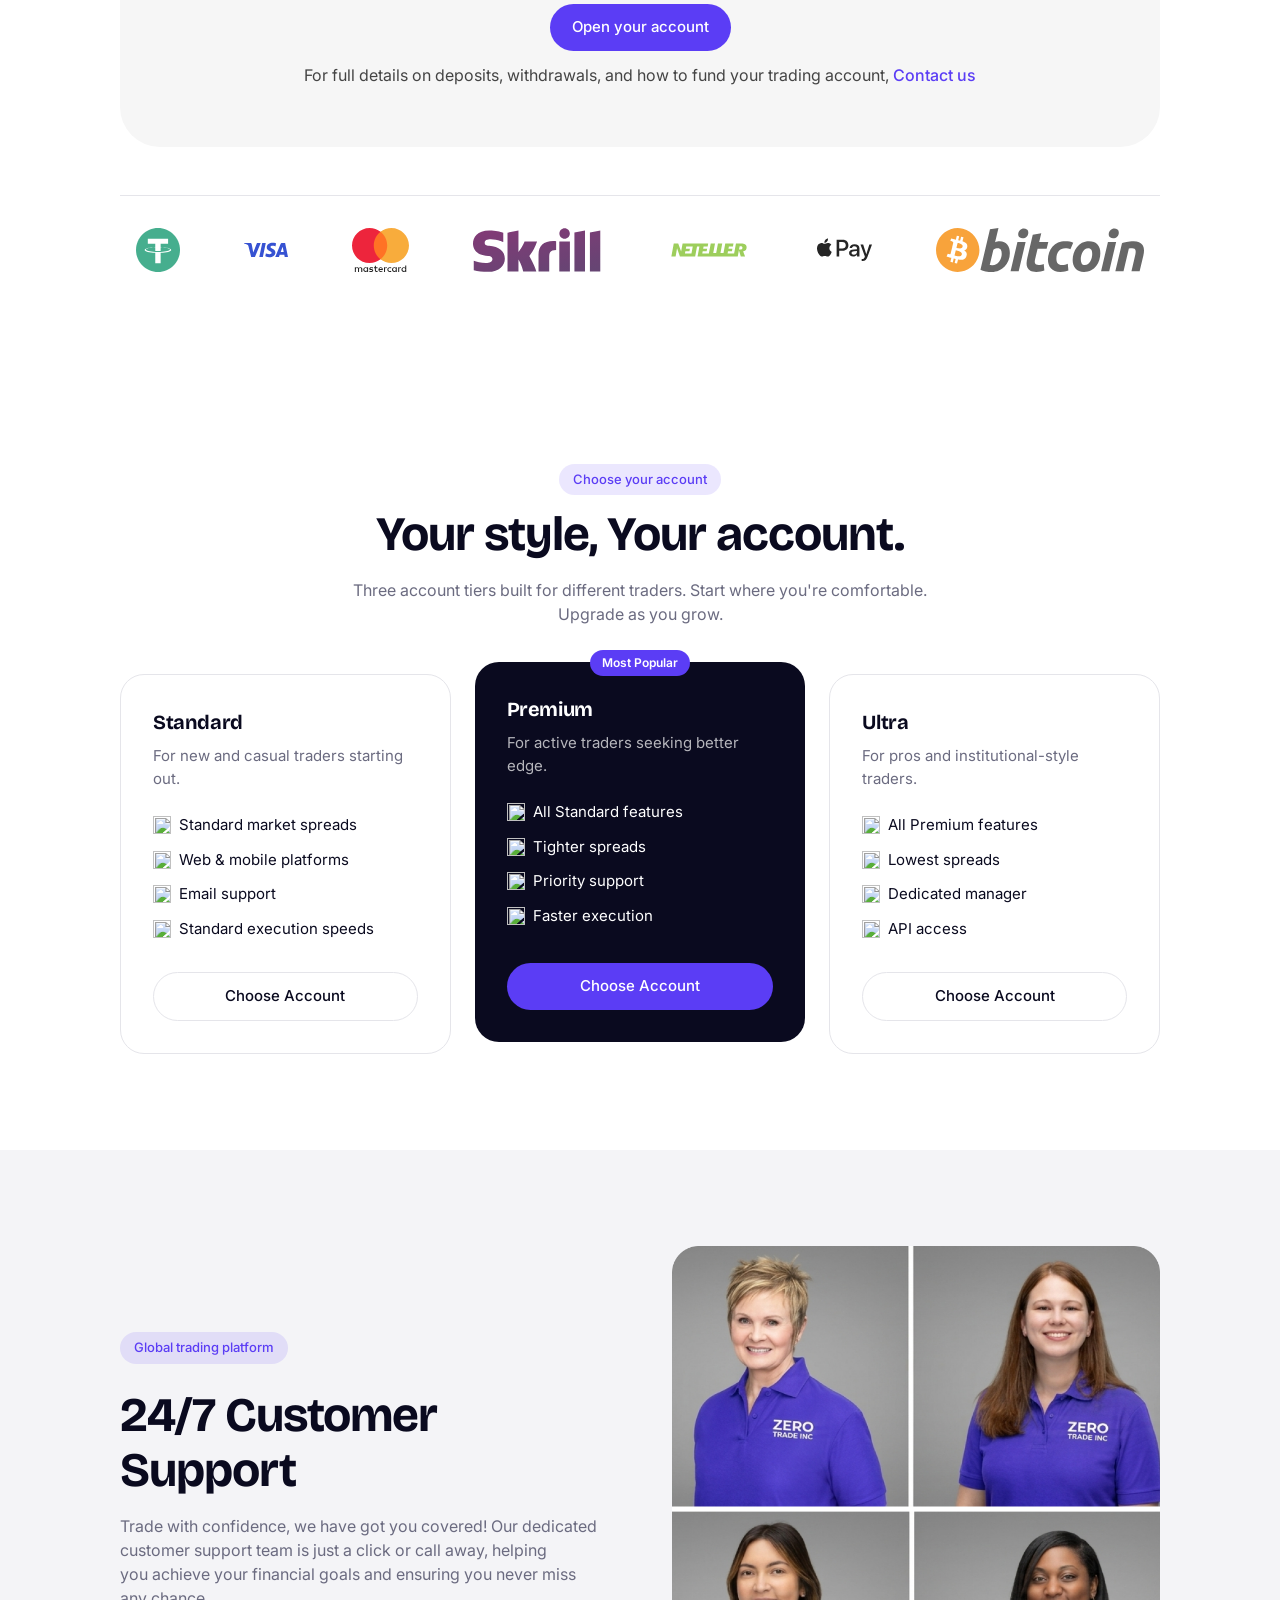
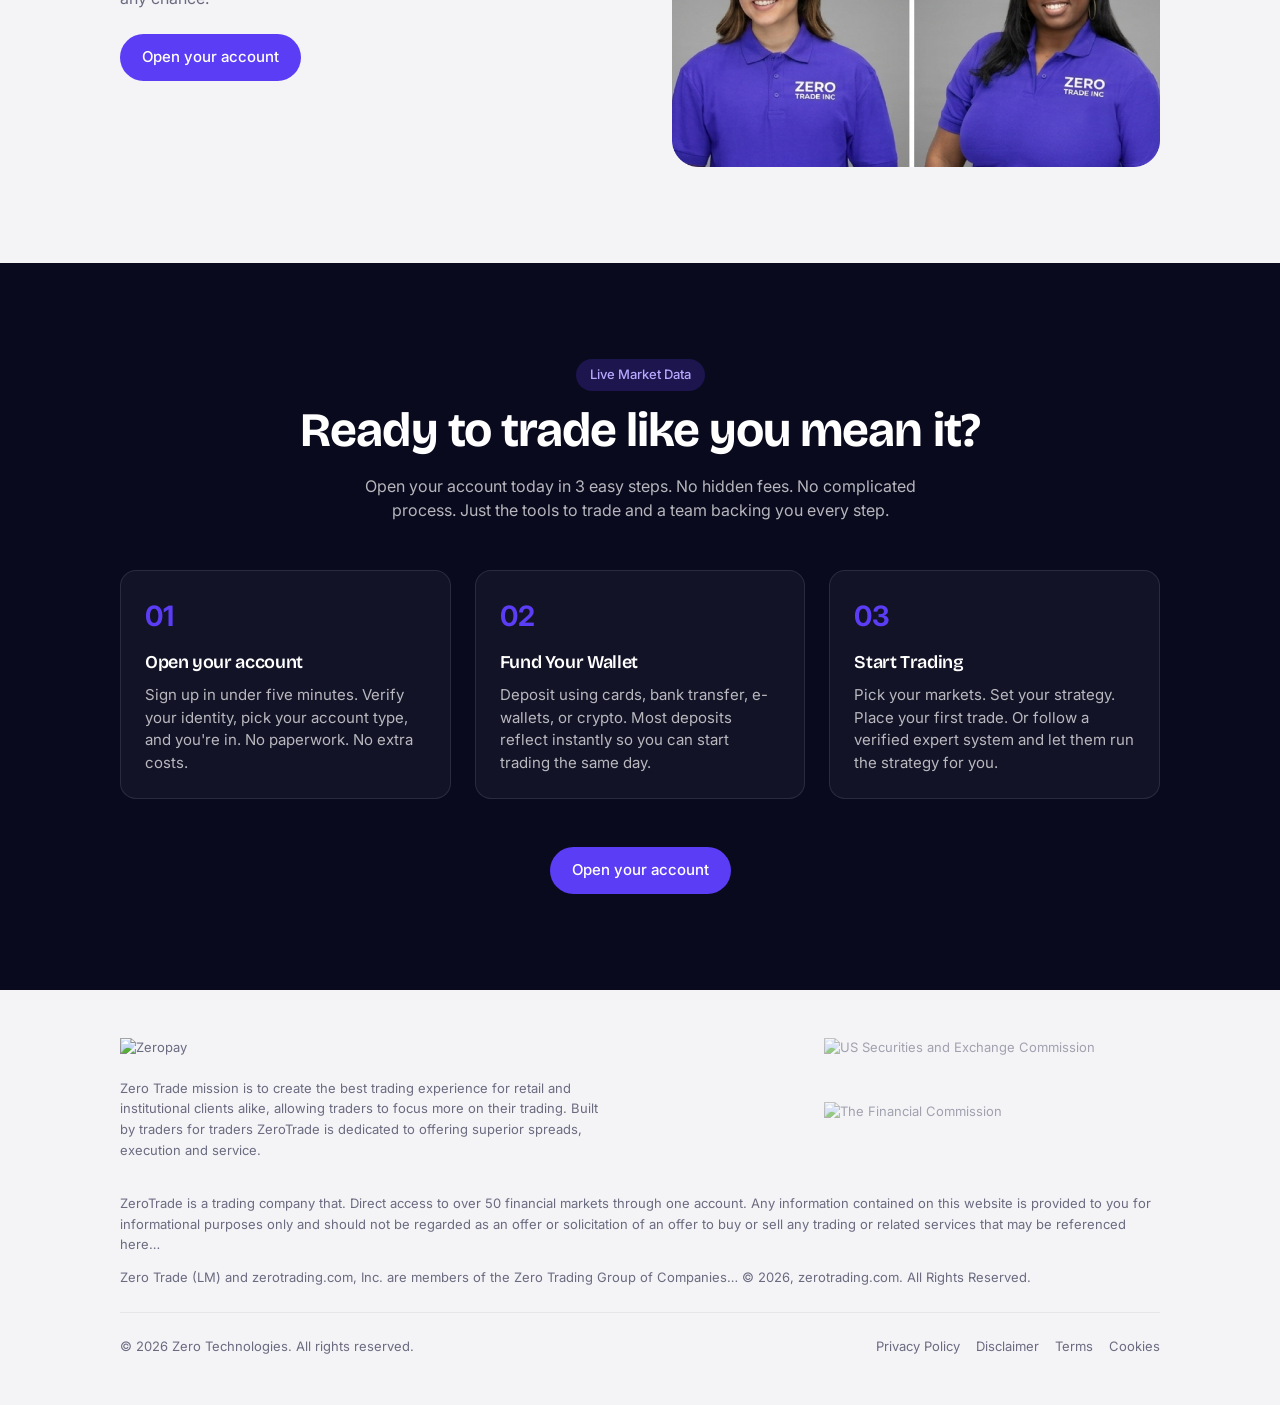
==== commit c1a48a0c: "new update" ====
--- a/index.html
+++ b/index.html
@@ -3,7 +3,7 @@
 <head>
   <meta charset="UTF-8" />
   <meta name="viewport" content="width=device-width, initial-scale=1.0" />
-  <title>Zerotrade — Trade Smarter. Move Faster. Grow Bigger.</title>
+  <title>Zerotrade</title>
   <meta name="description" content="Next generation copy trading solution. Trade global instruments with seamless trading, low commission, and 24/7 support." />
   <link rel="preconnect" href="https://fonts.googleapis.com" />
   <link rel="preconnect" href="https://fonts.gstatic.com" crossorigin />
@@ -11,33 +11,34 @@
   <link rel="stylesheet" href="style.css" />
 </head>
 <body>
-    <!-- ============ TICKER TAPE (TradingView) ============ -->
-<div class="ticker">
-  <div class="tradingview-widget-container">
-    <div class="tradingview-widget-container__widget"></div>
-    <script type="text/javascript" src="https://s3.tradingview.com/external-embedding/embed-widget-ticker-tape.js" async>
-    {
-      "symbols": [
-        { "proName": "FOREXCOM:SPXUSD", "title": "S&P 500" },
-        { "proName": "FOREXCOM:NSXUSD", "title": "Nasdaq 100" },
-        { "proName": "FX_IDC:EURUSD", "title": "EUR/USD" },
-        { "proName": "BITSTAMP:BTCUSD", "title": "BTC/USD" },
-        { "proName": "BITSTAMP:ETHUSD", "title": "ETH/USD" },
-        { "description": "Gold", "proName": "OANDA:XAUUSD" },
-        { "description": "Tesla", "proName": "NASDAQ:TSLA" },
-        { "description": "Apple", "proName": "NASDAQ:AAPL" }
-      ],
-      "showSymbolLogo": true,
-      "isTransparent": false,
-      "displayMode": "adaptive",
-      "colorTheme": "dark",
-      "locale": "en"
-    }
-    </script>
+
+  <!-- ============ TICKER TAPE (TradingView) ============ -->
+  <div class="ticker">
+    <div class="tradingview-widget-container">
+      <div class="tradingview-widget-container__widget"></div>
+      <script type="text/javascript" src="https://s3.tradingview.com/external-embedding/embed-widget-ticker-tape.js" async>
+      {
+        "symbols": [
+          { "proName": "FOREXCOM:SPXUSD", "title": "S&P 500" },
+          { "proName": "FOREXCOM:NSXUSD", "title": "Nasdaq 100" },
+          { "proName": "FX_IDC:EURUSD", "title": "EUR/USD" },
+          { "proName": "BITSTAMP:BTCUSD", "title": "BTC/USD" },
+          { "proName": "BITSTAMP:ETHUSD", "title": "ETH/USD" },
+          { "description": "Gold", "proName": "OANDA:XAUUSD" },
+          { "description": "Tesla", "proName": "NASDAQ:TSLA" },
+          { "description": "Apple", "proName": "NASDAQ:AAPL" }
+        ],
+        "showSymbolLogo": true,
+        "isTransparent": false,
+        "displayMode": "adaptive",
+        "colorTheme": "dark",
+        "locale": "en"
+      }
+      </script>
+    </div>
   </div>
-</div>
-
-  <!-- ============ NAV + HERO (shared dark background) ============ -->
+
+  <!-- ============ NAV + HERO ============ -->
   <div class="hero-wrap">
     <header class="nav">
       <div class="container nav__inner">
@@ -70,15 +71,49 @@
     </section>
   </div>
 
-  <!-- ============ FUTURE OF TRADING (intro + chart placeholder) ============ -->
+  <!-- ============ FUTURE OF TRADING (TradingView chart) ============ -->
   <section class="section section--gray">
     <div class="container">
       <div class="section-head">
         <span class="pill">Global trading platform</span>
         <h2 class="section-head__title">The future of trading with<br />digital global access</h2>
       </div>
-      <div class="chart-preview" data-placeholder="true">
-        <img src="assets/images/chart-preview-placeholder.png" alt="Live trading chart preview" />
+      <div class="chart-preview">
+        <div class="tradingview-widget-container">
+          <div class="tradingview-widget-container__widget"></div>
+          <script type="text/javascript" src="https://s3.tradingview.com/external-embedding/embed-widget-symbol-overview.js" async>
+          {
+            "symbols": [
+              ["Apple", "NASDAQ:AAPL|1D"],
+              ["Tesla", "NASDAQ:TSLA|1D"],
+              ["Nvidia", "NASDAQ:NVDA|1D"],
+              ["Bitcoin", "BITSTAMP:BTCUSD|1D"],
+              ["Ethereum", "BITSTAMP:ETHUSD|1D"]
+            ],
+            "chartOnly": false,
+            "width": "100%",
+            "height": "100%",
+            "locale": "en",
+            "colorTheme": "dark",
+            "autosize": true,
+            "showVolume": false,
+            "hideDateRanges": false,
+            "hideMarketStatus": false,
+            "hideSymbolLogo": false,
+            "scalePosition": "right",
+            "scaleMode": "Normal",
+            "fontFamily": "Inter, -apple-system, sans-serif",
+            "fontSize": "11",
+            "noTimeScale": false,
+            "valuesTracking": "1",
+            "changeMode": "price-and-percent",
+            "chartType": "area",
+            "lineWidth": 2,
+            "lineType": 0,
+            "dateRanges": ["1d|1", "1m|30", "3m|60", "12m|1D", "60m|1W", "all|1M"]
+          }
+          </script>
+        </div>
       </div>
     </div>
   </section>
@@ -91,24 +126,40 @@
         <h2 class="section-head__title">The future of trading with<br />digital global access</h2>
       </div>
       <div class="grid-3">
-        <article class="card">
-          <!-- TODO: icon + ticker + sparkline + title + description -->
-          <h3 class="card__title">Stocks and Indices CFDs</h3>
-          <p class="card__text">Trade world's most popular stocks and indices.</p>
-        </article>
-        <article class="card">
-          <h3 class="card__title">Forex, Commodities etc.</h3>
-          <p class="card__text">Thousands of leveraged CFD instruments.</p>
-        </article>
-        <article class="card">
-          <h3 class="card__title">Crypto</h3>
-          <p class="card__text">Trade crypto CFDs: BTC, ETH and more.</p>
-        </article>
-      </div>
-    </div>
-  </section>
-
-  <!-- ============ BUILDING FINANCIAL SYSTEMS (split: text + image) ============ -->
+        <article class="asset-card">
+          <div class="asset-card__visual">
+            <img src="images\stocks card img.svg" alt="stocks card" />
+          </div>
+          <div class="asset-card__body">
+            <h3 class="asset-card__title">Stocks and Indices CFDs</h3>
+            <p class="asset-card__text">Trade world's most popular stocks and indices.</p>
+          </div>
+        </article>
+
+        <article class="asset-card">
+          <div class="asset-card__visual">
+            <img src="images\forex card img.svg" alt="forex card" />
+          </div>
+          <div class="asset-card__body">
+            <h3 class="asset-card__title">Forex, Commodities etc.</h3>
+            <p class="asset-card__text">Hundreds of leveraged CFD Instruments.</p>
+          </div>
+        </article>
+
+        <article class="asset-card">
+          <div class="asset-card__visual">
+            <img src="images\crypto card img.svg" alt="crypto card" />
+          </div>
+          <div class="asset-card__body">
+            <h3 class="asset-card__title">Crypto</h3>
+            <p class="asset-card__text">Global crypto CFDs, BTC, ETH and more.</p>
+          </div>
+        </article>
+      </div>
+    </div>
+  </section>
+
+  <!-- ============ BUILDING FINANCIAL SYSTEMS (split) ============ -->
   <section class="section">
     <div class="container">
       <div class="split">
@@ -122,13 +173,13 @@
           <a href="#" class="btn btn--primary">Open your account</a>
         </div>
         <div class="split__media" data-placeholder="true">
-          <img src="assets/images/founder-placeholder.png" alt="Building financial systems" />
-        </div>
-      </div>
-    </div>
-  </section>
-
-  <!-- ============ LIVE MARKET DATA (dark section, table placeholder) ============ -->
+          <img src="images\man image.png" alt="Building financial systems" />
+        </div>
+      </div>
+    </div>
+  </section>
+
+  <!-- ============ LIVE MARKET DATA (dark section) ============ -->
   <section class="section section--dark">
     <div class="container">
       <div class="section-head">
@@ -139,41 +190,92 @@
           straight from the global exchanges. Spot the move before the crowd.
         </p>
       </div>
-      <div class="market-table" data-placeholder="true">
-        <img src="assets/images/market-table-placeholder.png" alt="Live market data table" />
-      </div>
-    </div>
-  </section>
-
-  <!-- ============ YOUR MONEY YOUR WAY (3 features + payment logos) ============ -->
-  <section class="section section--gray">
-    <div class="container">
+      <div class="market-table">
+<!-- TradingView Screener Widget BEGIN -->
+  <div class="tradingview-widget-container">
+    <div class="tradingview-widget-container__widget"></div>
+    <script type="text/javascript" src="https://s3.tradingview.com/external-embedding/embed-widget-screener.js" async>
+    {
+      "width": "100%",
+      "height": "100%",
+      "defaultColumn": "overview",
+      "defaultScreen": "most_capitalized",
+      "market": "america",
+      "showToolbar": true,
+      "colorTheme": "dark",
+      "locale": "en",
+      "isTransparent": true
+    }
+    </script>
+  </div>
+  <!-- TradingView Screener Widget END -->
+</div>
+    </div>
+  </section> 
+
+
+  <!-- ============ YOUR MONEY YOUR WAY ============ -->
+  <section class="section">
+    <div class="container">
+        <div class="money-panel">
       <div class="section-head">
         <h2 class="section-head__title">Your money, Your way.</h2>
       </div>
-      <div class="grid-3">
+      <!--<div class="grid-3">
         <article class="feature">
           <div class="feature__icon">
-            <img src="assets/icon/deposit.svg" alt="" />
+            <img src="logos\instant deposit icon.svg" alt="" />
           </div>
           <h3 class="feature__title">Instant Deposits</h3>
           <p class="feature__text">Fund your account in seconds and start trading without delays.</p>
         </article>
         <article class="feature">
           <div class="feature__icon">
-            <img src="assets/icon/withdraw.svg" alt="" />
+            <img src="logos\fast withdrawal icon.svg" alt="" />
           </div>
           <h3 class="feature__title">Fast Withdrawals</h3>
           <p class="feature__text">Access your funds quickly with smooth, secure withdrawal processing.</p>
         </article>
         <article class="feature">
           <div class="feature__icon">
-            <img src="assets/icon/commission.svg" alt="" />
+            <img src="logos\0 commission icon.svg" alt="" />
           </div>
           <h3 class="feature__title">0% Commission</h3>
           <p class="feature__text">Deposit and withdraw with zero commission or transaction fees.</p>
         </article>
-      </div>
+      </div> -->
+
+      <div class="grid-3">
+  <article class="feature">
+    <div class="feature__header">
+      <div class="feature__icon">
+        <img src="logos\instant deposit icon.svg" alt="" />
+      </div>
+      <h3 class="feature__title">Instant Deposits</h3>
+    </div>
+    <p class="feature__text">Fund your account in seconds and start trading without delays.</p>
+  </article>
+
+  <article class="feature">
+    <div class="feature__header">
+      <div class="feature__icon">
+        <img src="logos\fast withdrawal icon.svg" alt="" />
+      </div>
+      <h3 class="feature__title">Fast Withdrawals</h3>
+    </div>
+    <p class="feature__text">Access your funds quickly with smooth, secure withdrawal processing.</p>
+  </article>
+
+  <article class="feature">
+    <div class="feature__header">
+      <div class="feature__icon">
+        <img src="logos\0 commission icon.svg" alt="" />
+      </div>
+      <h3 class="feature__title">0% Commission</h3>
+    </div>
+    <p class="feature__text">Deposit and withdraw with zero commission or transaction fees.</p>
+  </article>
+</div>
 
       <div class="cta-row">
         <a href="#" class="btn btn--primary">Open your account</a>
@@ -182,20 +284,21 @@
           <a href="#" class="link">Contact us</a>
         </p>
       </div>
+      </div>
 
       <div class="payments">
-        <img src="assets/payment/usdt.svg" alt="USDT" />
-        <img src="assets/payment/visa.svg" alt="Visa" />
-        <img src="assets/payment/mastercard.svg" alt="Mastercard" />
-        <img src="assets/payment/skrill.svg" alt="Skrill" />
-        <img src="assets/payment/neteller.svg" alt="Neteller" />
-        <img src="assets/payment/applepay.svg" alt="Apple Pay" />
-        <img src="assets/payment/bitcoin.svg" alt="Bitcoin" />
-      </div>
-    </div>
-  </section>
-
-  <!-- ============ PRICING TIERS (3 cards, middle is featured) ============ -->
+        <img src="logos\usdt logo.svg" alt="USDT" />
+        <img src="logos\Visa logo.svg" alt="Visa" />
+        <img src="logos\Mastercard-logo logo.svg" alt="Mastercard" />
+        <img src="logos\skrill-logo logo.svg" alt="Skrill" />
+        <img src="logos\NETELLER logo.svg" alt="Neteller" />
+        <img src="logos\apple-pay logo.svg" alt="Apple Pay" />
+        <img src="logos\Bitcoin logo.svg" alt="Bitcoin" />
+      </div>
+    </div>
+  </section>
+
+  <!-- ============ PRICING TIERS ============ -->
   <section class="section">
     <div class="container">
       <div class="section-head">
@@ -247,31 +350,31 @@
     </div>
   </section>
 
-  <!-- ============ 24/7 CUSTOMER SUPPORT (split: text + photo grid) ============ -->
+
+  <!-- ============ CUSTOMER SUPPORT ============ -->
   <section class="section section--gray">
     <div class="container">
-      <div class="split split--reverse">
+      <div class="split">
         <div class="split__text">
           <span class="pill">Global trading platform</span>
           <h2 class="section-head__title">24/7 Customer Support</h2>
           <p class="split__body">
-            Trade with confidence, we have got you covered! Our dedicated customer support team is
-            just a click or call away, helping you achieve your financial goals and ensuring you
-            never miss any chance.
+            Trade with confidence, we have got you covered! Our dedicated <br> customer support team is
+            just a click or call away, helping <br> you achieve your financial goals and ensuring you
+            never miss <br> any chance.
           </p>
           <a href="#" class="btn btn--primary">Open your account</a>
         </div>
-        <div class="split__media support-grid" data-placeholder="true">
-          <img src="assets/images/support-1-placeholder.png" alt="" />
-          <img src="assets/images/support-2-placeholder.png" alt="" />
-          <img src="assets/images/support-3-placeholder.png" alt="" />
-          <img src="assets/images/support-4-placeholder.png" alt="" />
-        </div>
-      </div>
-    </div>
-  </section>
-
-  <!-- ============ READY TO TRADE (3 steps, dark) ============ -->
+        <div class="split__media" data-placeholder="true">
+          <img src="images\customer support.png" alt="Customer support" />
+        </div>
+      </div>
+    </div>
+  </section>
+
+
+
+  <!-- ============ READY TO TRADE (dark) ============ -->
   <section class="section section--dark">
     <div class="container">
       <div class="section-head">
@@ -319,7 +422,7 @@
     <div class="container">
       <div class="footer__top">
         <div class="footer__brand">
-          <img src="assets/logo/logo.svg" alt="Zeropay" />
+          <img src="logos/zeropay-logo.svg" alt="Zeropay" />
           <p class="footer__mission">
             Zero Trade mission is to create the best trading experience for retail and institutional
             clients alike, allowing traders to focus more on their trading. Built by traders for
--- a/style.css
+++ b/style.css
@@ -1,9 +1,6 @@
 /* ===========================================================
    ZEROTRADE LANDING PAGE — style.css
    Mobile-first. Desktop styles layered via min-width queries.
-   Breakpoints (reference, can't be used in @media):
-     md  = 768px  (tablet / small laptop)
-     lg  = 1024px (desktop)
    =========================================================== */
 
 
@@ -16,7 +13,6 @@
   font-style: normal;
   font-display: swap;
 }
-
 @font-face {
   font-family: 'Neue Montreal';
   src: url('assets/fonts/NeueMontreal-Medium.woff2') format('woff2');
@@ -24,7 +20,6 @@
   font-style: normal;
   font-display: swap;
 }
-
 @font-face {
   font-family: 'Neue Montreal';
   src: url('assets/fonts/NeueMontreal-Bold.woff2') format('woff2');
@@ -33,8 +28,10 @@
   font-display: swap;
 }
 
+
 /* ---------- 1. RESET ---------- */
 *, *::before, *::after { box-sizing: border-box; margin: 0; padding: 0; }
+html, body { overflow-x: hidden; }      /* belt-and-braces: nothing should ever cause horizontal scroll */
 img, svg { display: block; max-width: 100%; height: auto; }
 a { text-decoration: none; color: inherit; }
 button { font: inherit; border: 0; background: none; cursor: pointer; color: inherit; }
@@ -42,7 +39,6 @@
 html { scroll-behavior: smooth; }
 body {
   font-family: var(--font-body);
-  font-family: 'Neue Montreal', 'Inter', system-ui, -apple-system, sans-serif;
   color: var(--text-primary);
   background: var(--bg-white);
   line-height: 1.5;
@@ -53,15 +49,15 @@
 .hero__title,
 .section-head__title {
   font-family: var(--font-heading);
-  /*letter-spacing: -0.01em;   /* Bricolage looks tighter at display sizes */
+  letter-spacing: -0.02em;
 }
 
 
 /* ---------- 2. DESIGN TOKENS ---------- */
 :root {
-  /* font heading */
+  /* fonts */
   --font-heading: 'Bricolage Grotesque', system-ui, sans-serif;
-  --font-body: 'Inter', system-ui, sans-serif;   /* will change once you answer above */
+  --font-body: 'Neue Montreal', 'Inter', system-ui, sans-serif;
 
   /* color */
   --bg-dark: #0a0a1f;
@@ -80,23 +76,12 @@
   --border: #e5e5ea;
   --border-dark: rgba(255, 255, 255, 0.1);
 
-  /* spacing scale (rem-based for accessibility) */
-  --s-1: 0.25rem;  /*  4 */
-  --s-2: 0.5rem;   /*  8 */
-  --s-3: 0.75rem;  /* 12 */
-  --s-4: 1rem;     /* 16 */
-  --s-5: 1.5rem;   /* 24 */
-  --s-6: 2rem;     /* 32 */
-  --s-7: 3rem;     /* 48 */
-  --s-8: 4rem;     /* 64 */
-  --s-9: 6rem;     /* 96 */
+  /* spacing scale */
+  --s-1: 0.25rem;  --s-2: 0.5rem;  --s-3: 0.75rem; --s-4: 1rem;
+  --s-5: 1.5rem;   --s-6: 2rem;    --s-7: 3rem;    --s-8: 4rem;  --s-9: 6rem;
 
   /* radius */
-  --r-sm: 8px;
-  --r-md: 12px;
-  --r-lg: 16px;
-  --r-xl: 24px;
-  --r-pill: 999px;
+  --r-sm: 8px;  --r-md: 12px; --r-lg: 16px; --r-xl: 24px; --r-pill: 999px;
 
   /* shadow */
   --shadow-sm: 0 1px 2px rgba(10, 10, 31, 0.04);
@@ -111,38 +96,31 @@
 
 /* ---------- 3. LAYOUT PRIMITIVES ---------- */
 
-/* container — controls max width and side padding */
+/* container — section backgrounds go full-width, contents stay centered + max 1200px wide */
 .container {
   width: 100%;
-  max-width: 1200px;
+  max-width: 1440px;            /* total frame: 1200 content + 120px×2 padding */
   margin-inline: auto;
-  padding-inline: var(--s-4);
-}
-@media (min-width: 768px) {
-  .container { padding-inline: var(--s-5); }
-}
-@media (min-width: 1024px) {
-  .container { padding-inline: var(--s-6); }
-}
+  padding-inline: 16px;
+}
+@media (min-width: 480px)  { .container { padding-inline: 24px; } }
+@media (min-width: 768px)  { .container { padding-inline: 48px; } }
+@media (min-width: 1024px) { .container { padding-inline: 80px; } }
+@media (min-width: 1280px) { .container { padding-inline: 120px; } }
 
 /* section — vertical rhythm */
 .section { padding-block: var(--s-7); }
-@media (min-width: 768px) {
-  .section { padding-block: var(--s-9); }
-}
-.section--dark  { background: var(--bg-dark); color: var(--text-on-dark); }
-.section--gray  { background: var(--bg-gray); }
-
-/* section head — pill + heading + subhead, used in 90% of sections */
+@media (min-width: 768px) { .section { padding-block: var(--s-9); } }
+.section--dark { background: var(--bg-dark); color: var(--text-on-dark); }
+.section--gray { background: var(--bg-gray); }
+
+/* section head */
 .section-head { text-align: center; margin-bottom: var(--s-6); }
-@media (min-width: 768px) {
-  .section-head { margin-bottom: var(--s-7); }
-}
+@media (min-width: 768px) { .section-head { margin-bottom: var(--s-7); } }
 .section-head__title {
   font-size: clamp(1.75rem, 4vw + 0.5rem, 3rem);
   font-weight: 700;
   line-height: 1.15;
-  letter-spacing: -0.02em;
   margin-block: var(--s-3) var(--s-4);
 }
 .section-head__sub {
@@ -154,7 +132,7 @@
 .section--dark .section-head__sub { color: var(--text-on-dark-muted); }
 
 
-/* ---------- 4. ATOMS — pill, button, link, icon ---------- */
+/* ---------- 4. ATOMS ---------- */
 
 .pill {
   display: inline-block;
@@ -165,10 +143,7 @@
   font-size: 0.8125rem;
   font-weight: 500;
 }
-.pill--on-dark {
-  background: var(--accent-soft-dark);
-  color: #b8a8ff;
-}
+.pill--on-dark { background: var(--accent-soft-dark); color: #b8a8ff; }
 
 .btn {
   display: inline-flex;
@@ -212,9 +187,9 @@
   gap: var(--s-5);
 }
 .nav__logo img { height: 28px; width: auto; }
-.nav__links { display: none; }              /* hidden on mobile */
+.nav__links { display: none; }
 .nav__cta { display: flex; gap: var(--s-2); align-items: center; }
-.nav__cta .btn--ghost { display: none; }    /* show Login on tablet+ */
+.nav__cta .btn--ghost { display: none; }
 
 @media (min-width: 768px) {
   .nav__links {
@@ -232,9 +207,7 @@
 
 .hero-wrap { background: var(--bg-dark); color: var(--text-on-dark); }
 .hero { padding-block: var(--s-7) var(--s-9); }
-@media (min-width: 768px) {
-  .hero { padding-block: var(--s-8) var(--s-9); }
-}
+@media (min-width: 768px) { .hero { padding-block: var(--s-8) var(--s-9); } }
 .hero__inner { text-align: center; }
 .hero__title {
   font-size: clamp(2rem, 6vw + 0.5rem, 4.5rem);
@@ -250,9 +223,7 @@
   color: var(--text-on-dark-muted);
   font-size: 1rem;
 }
-@media (min-width: 768px) {
-  .hero__sub { font-size: 1.125rem; }
-}
+@media (min-width: 768px) { .hero__sub { font-size: 1.125rem; } }
 
 
 /* ---------- 7. GRIDS ---------- */
@@ -263,10 +234,7 @@
   gap: var(--s-4);
 }
 @media (min-width: 768px) {
-  .grid-3 {
-    grid-template-columns: repeat(3, 1fr);
-    gap: var(--s-5);
-  }
+  .grid-3 { grid-template-columns: repeat(3, 1fr); gap: var(--s-5); }
 }
 
 .split {
@@ -276,15 +244,10 @@
   align-items: center;
 }
 @media (min-width: 768px) {
-  .split {
-    grid-template-columns: 1fr 1fr;
-    gap: var(--s-8);
-  }
+  .split { grid-template-columns: 1fr 1fr; gap: var(--s-8); }
 }
 .split--reverse .split__media { order: -1; }
-@media (min-width: 768px) {
-  .split--reverse .split__media { order: 0; }   /* let CSS keep natural order on desktop, OR swap depending on design */
-}
+@media (min-width: 768px) { .split--reverse .split__media { order: 0; } }
 .split__text .pill { margin-bottom: var(--s-3); }
 .split__body {
   color: var(--text-secondary);
@@ -294,7 +257,7 @@
 .split__media img { width: 100%; border-radius: var(--r-lg); }
 
 
-/* ---------- 8. CARDS — generic, features, tiers, steps ---------- */
+/* ---------- 8. CARDS ---------- */
 
 .card {
   background: var(--bg-white);
@@ -307,13 +270,59 @@
 .card__title { font-size: 1.0625rem; font-weight: 600; margin-bottom: var(--s-2); }
 .card__text { color: var(--text-secondary); font-size: 0.9375rem; }
 
+/* asset cards (trading categories) */
+.asset-card {
+  border-radius: 32px;
+  background: linear-gradient(180deg, #DADADA 15%, #D9D9D9 45%, #C6C6C6 70%, #AAAAAA 100%);
+  padding: 20px;
+  display: flex;
+  flex-direction: column;
+  gap: 20px;
+  overflow: hidden;
+}
+.asset-card__visual {
+  border-radius: 16px;
+  overflow: hidden;
+  /*flex: 1;
+  min-height: 0;*/
+  background: #fff;
+}
+/*.asset-card__visual img { width: 100%; height: 100%; object-fit: contain; display: block; }*/
+.asset-card__visual img {
+  width: 100%;
+  height: 100%;
+  object-fit: contain;
+  object-position: top;
+  display: block;
+}
+.asset-card__body { background: #fff; border-radius: 16px; padding: 24px; }
+.asset-card__title {
+  font-family: var(--font-heading);
+  font-size: 1.375rem;
+  font-weight: 600;
+  line-height: 1.25;
+  margin-bottom: 6px;
+}
+.asset-card__text {
+  font-family: var(--font-body);
+  font-size: 0.9375rem;
+  color: var(--text-secondary);
+  line-height: 1.5;
+}
+@media (min-width: 768px) {
+  .asset-card { min-height: 500px; }
+  .asset-card__visual { flex: 1; min-height: 0; }
+}
+
+/* feature cards */
 .feature {
   background: var(--bg-white);
   border-radius: var(--r-lg);
   padding: var(--s-5);
   text-align: left;
 }
-.feature__icon {
+
+/*.feature__icon {
   width: 44px;
   height: 44px;
   border-radius: var(--r-md);
@@ -324,7 +333,38 @@
 }
 .feature__icon img { width: 22px; height: 22px; }
 .feature__title { font-size: 1.0625rem; font-weight: 600; margin-bottom: var(--s-2); }
-.feature__text { color: var(--text-secondary); font-size: 0.9375rem; }
+.feature__text { color: var(--text-secondary); font-size: 0.9375rem; } */
+
+/* feature cards */
+.feature {
+  background: transparent;
+  border-radius: var(--r-xl);
+  padding: var(--s-5);
+  text-align: left;
+}
+.feature__header {
+  display: flex;
+  align-items: center;
+  gap: var(--s-4);
+  margin-bottom: var(--s-4);
+}
+.feature__icon {
+  width: 48px;
+  height: 48px;
+  border-radius: var(--r-md);
+  background: var(--accent);
+  display: grid;
+  place-items: center;
+  flex-shrink: 0;
+}
+.feature__icon img { width: 48px; height: 48px; }
+.feature__title {
+  font-family: var(--font-heading);
+  font-size: 1.75rem;
+  font-weight: 600;
+  margin: 0;
+}
+.feature__text { color: var(--text-secondary); font-size: 0.9375rem; line-height: 1.5; }
 
 /* tiers */
 .grid-3--tiers { align-items: stretch; }
@@ -360,9 +400,7 @@
   font-size: 0.75rem;
   font-weight: 600;
 }
-@media (min-width: 768px) {
-  .tier--featured { transform: translateY(-12px); }    /* lift the middle card on desktop */
-}
+@media (min-width: 768px) { .tier--featured { transform: translateY(-12px); } }
 
 /* steps */
 .step {
@@ -382,14 +420,55 @@
 .step__text { color: var(--text-on-dark-muted); font-size: 0.9375rem; }
 
 
-/* ---------- 9. SPECIAL BLOCKS — chart, market table, payments, support grid ---------- */
-
-.chart-preview img,
-.market-table img {
+/* ---------- 9. SPECIAL BLOCKS ---------- */
+
+.chart-preview {
   width: 100%;
+  height: 420px;
   border-radius: var(--r-lg);
-}
-.market-table { background: var(--bg-darker); border-radius: var(--r-lg); overflow: hidden; }
+  overflow: hidden;
+  background: #0a0a1f;
+  box-shadow: 0 20px 60px rgba(10, 10, 31, 0.12);
+}
+.chart-preview .tradingview-widget-container,
+.chart-preview .tradingview-widget-container__widget {
+  width: 100%;
+  height: 100%;
+}
+@media (min-width: 768px) { .chart-preview { height: 520px; } }
+
+/*.market-table img { width: 100%; border-radius: var(--r-lg); }
+.market-table { background: var(--bg-darker); border-radius: var(--r-lg); overflow: hidden; }*/
+
+.market-table {
+  width: 100%;
+  height: 600px;
+  border-radius: var(--r-xl);
+  overflow: hidden;
+  background: var(--bg-darker);
+  border: 1px solid var(--border-dark);
+}
+.market-table .tradingview-widget-container,
+.market-table .tradingview-widget-container__widget {
+  width: 100%;
+  height: 100%;
+}
+@media (min-width: 768px) {
+  .market-table { height: 680px; }
+}
+
+/* "Your money, your way" panel */
+.money-panel {
+  background: #F6F6F6;
+  border-radius: 40px;
+  padding: 60px 24px;
+}
+@media (min-width: 768px) {
+  .money-panel { padding: 60px 48px; }
+}
+@media (min-width: 1024px) {
+  .money-panel { padding: 60px; }
+}
 
 .cta-row {
   display: flex;
@@ -399,7 +478,7 @@
   margin-top: var(--s-6);
 }
 .cta-row--center { margin-top: var(--s-7); }
-.cta-row__note { color: var(--text-secondary); font-size: 0.875rem; text-align: center; }
+.cta-row__note { color: #444444; font-size: 1rem; letter-spacing: 0.0625; text-align: center; }
 
 .payments {
   display: flex;
@@ -411,11 +490,23 @@
   padding-top: var(--s-6);
   border-top: 1px solid var(--border);
 }
-.payments img { height: 24px; width: auto; opacity: 0.7; transition: opacity var(--t-base); }
+/*.payments img { height: 24px; width: auto; opacity: 0.7; transition: opacity var(--t-base); }
 .payments img:hover { opacity: 1; }
 @media (min-width: 768px) {
   .payments { gap: var(--s-7); }
   .payments img { height: 28px; }
+} */
+
+.payments img {
+  height: 32px;
+  width: auto;
+  opacity: 0.85;
+  transition: opacity var(--t-base);
+}
+.payments img:hover { opacity: 1; }
+@media (min-width: 768px) {
+  .payments { gap: var(--s-8); }
+  .payments img { height: 44px; }
 }
 
 .support-grid {
@@ -441,10 +532,7 @@
   margin-bottom: var(--s-6);
 }
 @media (min-width: 768px) {
-  .footer__top {
-    grid-template-columns: 2fr 1fr;
-    align-items: start;
-  }
+  .footer__top { grid-template-columns: 2fr 1fr; align-items: start; }
 }
 .footer__brand img { height: 28px; margin-bottom: var(--s-3); }
 .footer__mission { line-height: 1.6; max-width: 60ch; }
@@ -469,14 +557,10 @@
 .footer__links a:hover { color: var(--accent); }
 
 @media (min-width: 768px) {
-  .footer__bar {
-    flex-direction: row;
-    justify-content: space-between;
-    align-items: center;
-  }
-}
-
-
-/* ---------- 11. UTILITIES (use sparingly) ---------- */
+  .footer__bar { flex-direction: row; justify-content: space-between; align-items: center; }
+}
+
+
+/* ---------- 11. UTILITIES ---------- */
 .text-center { text-align: center; }
 .mt-auto { margin-top: auto; }
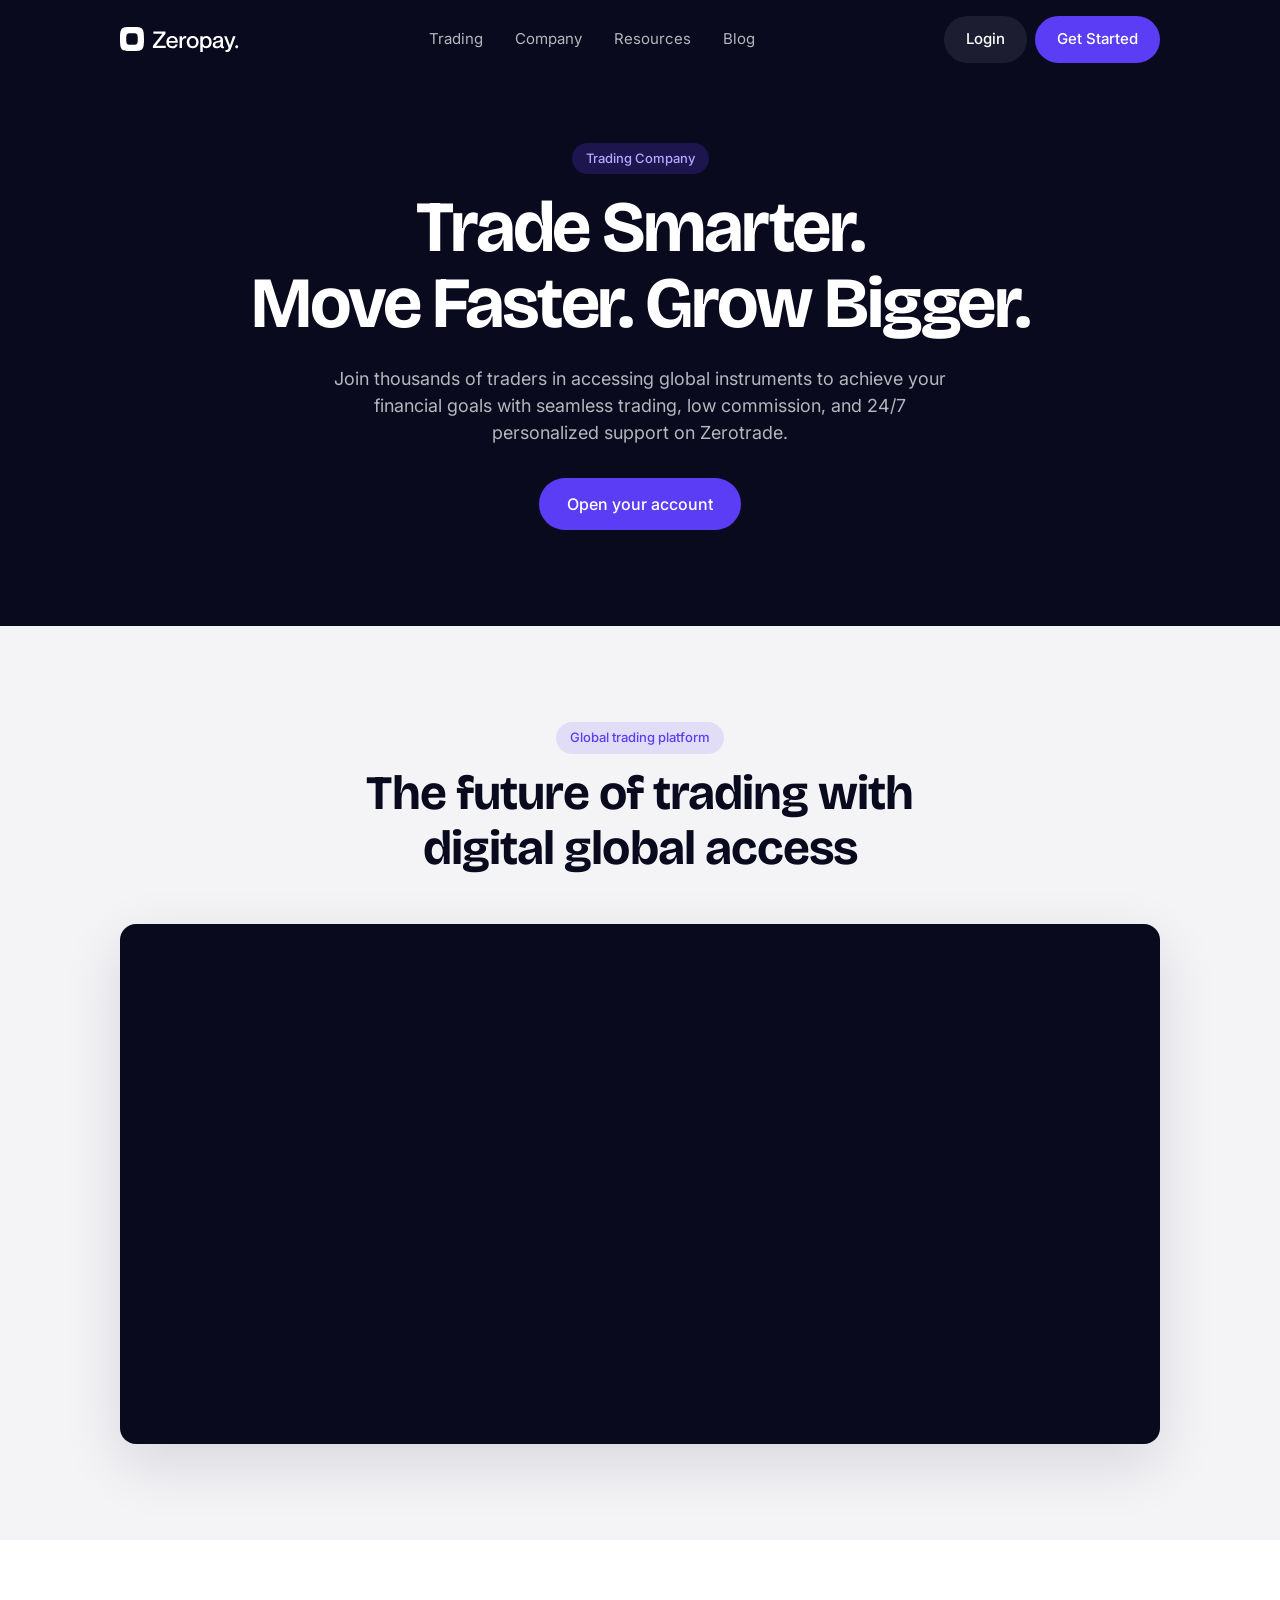
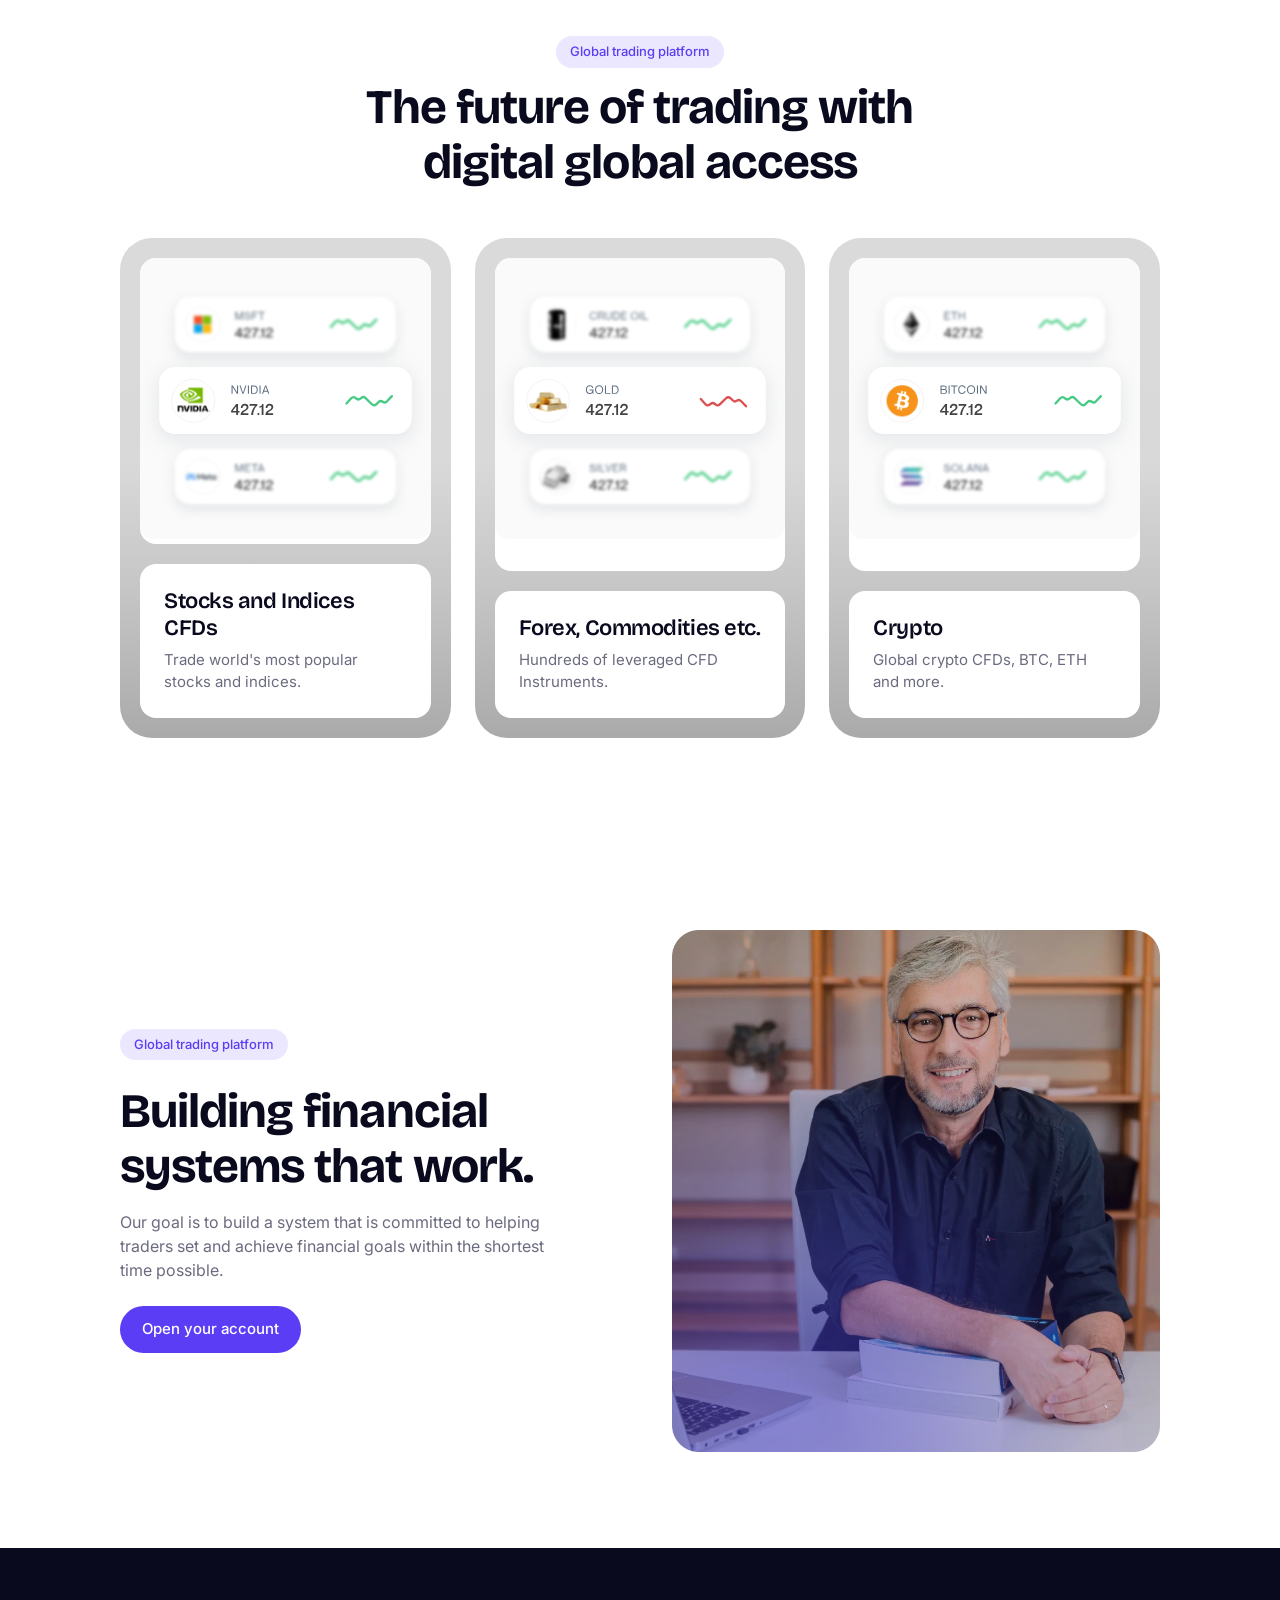
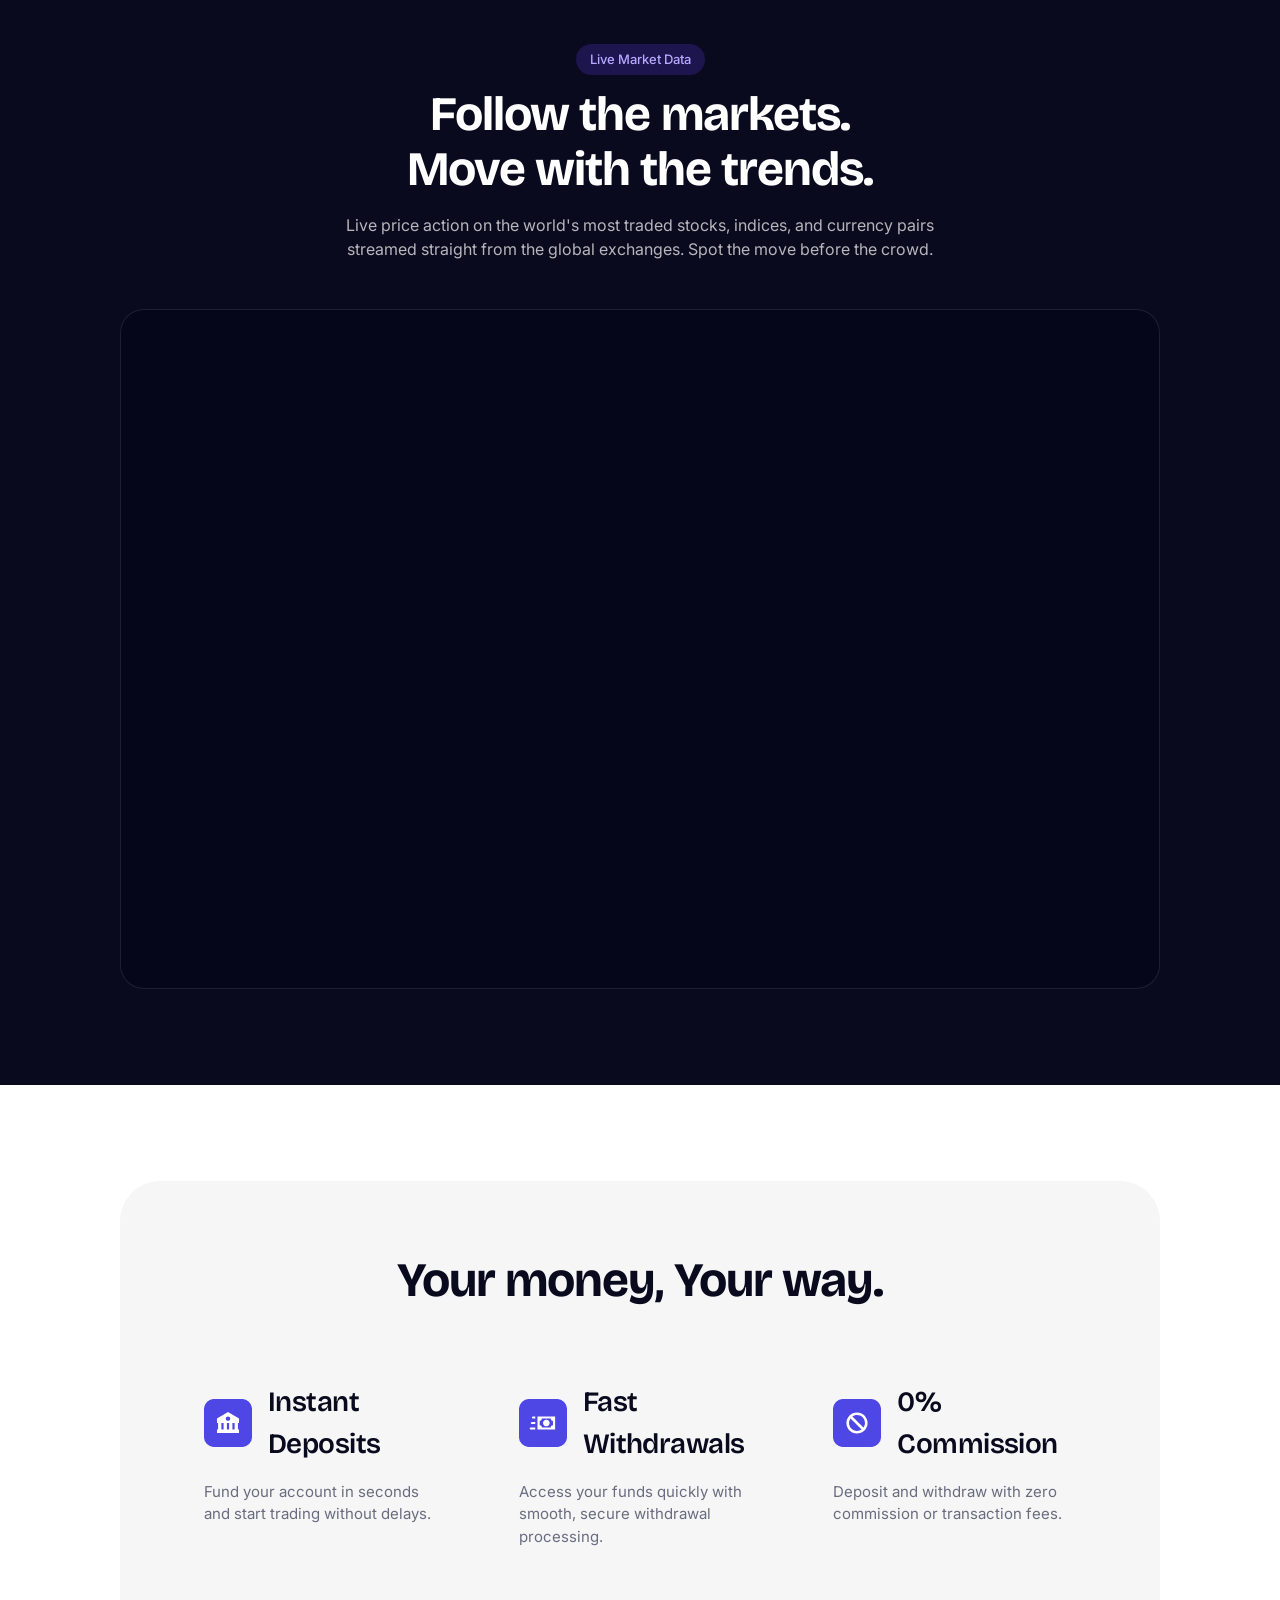
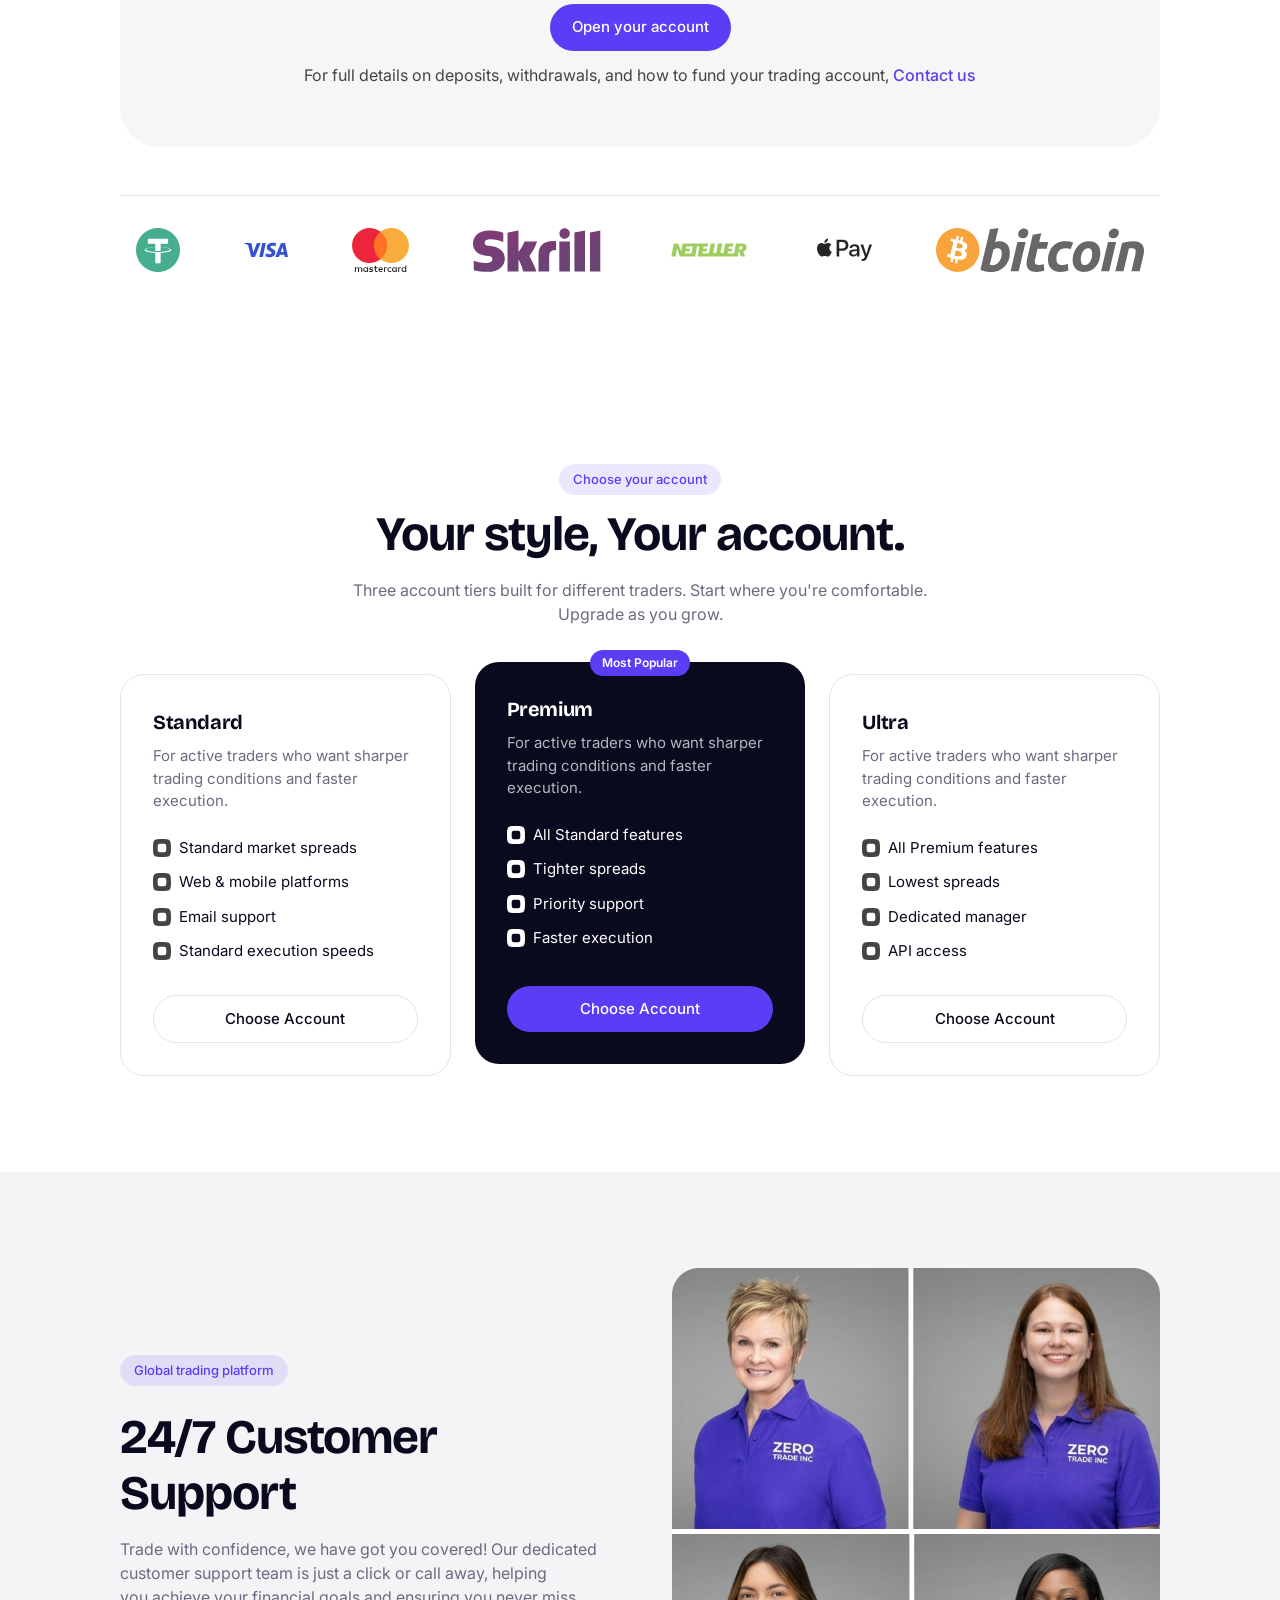
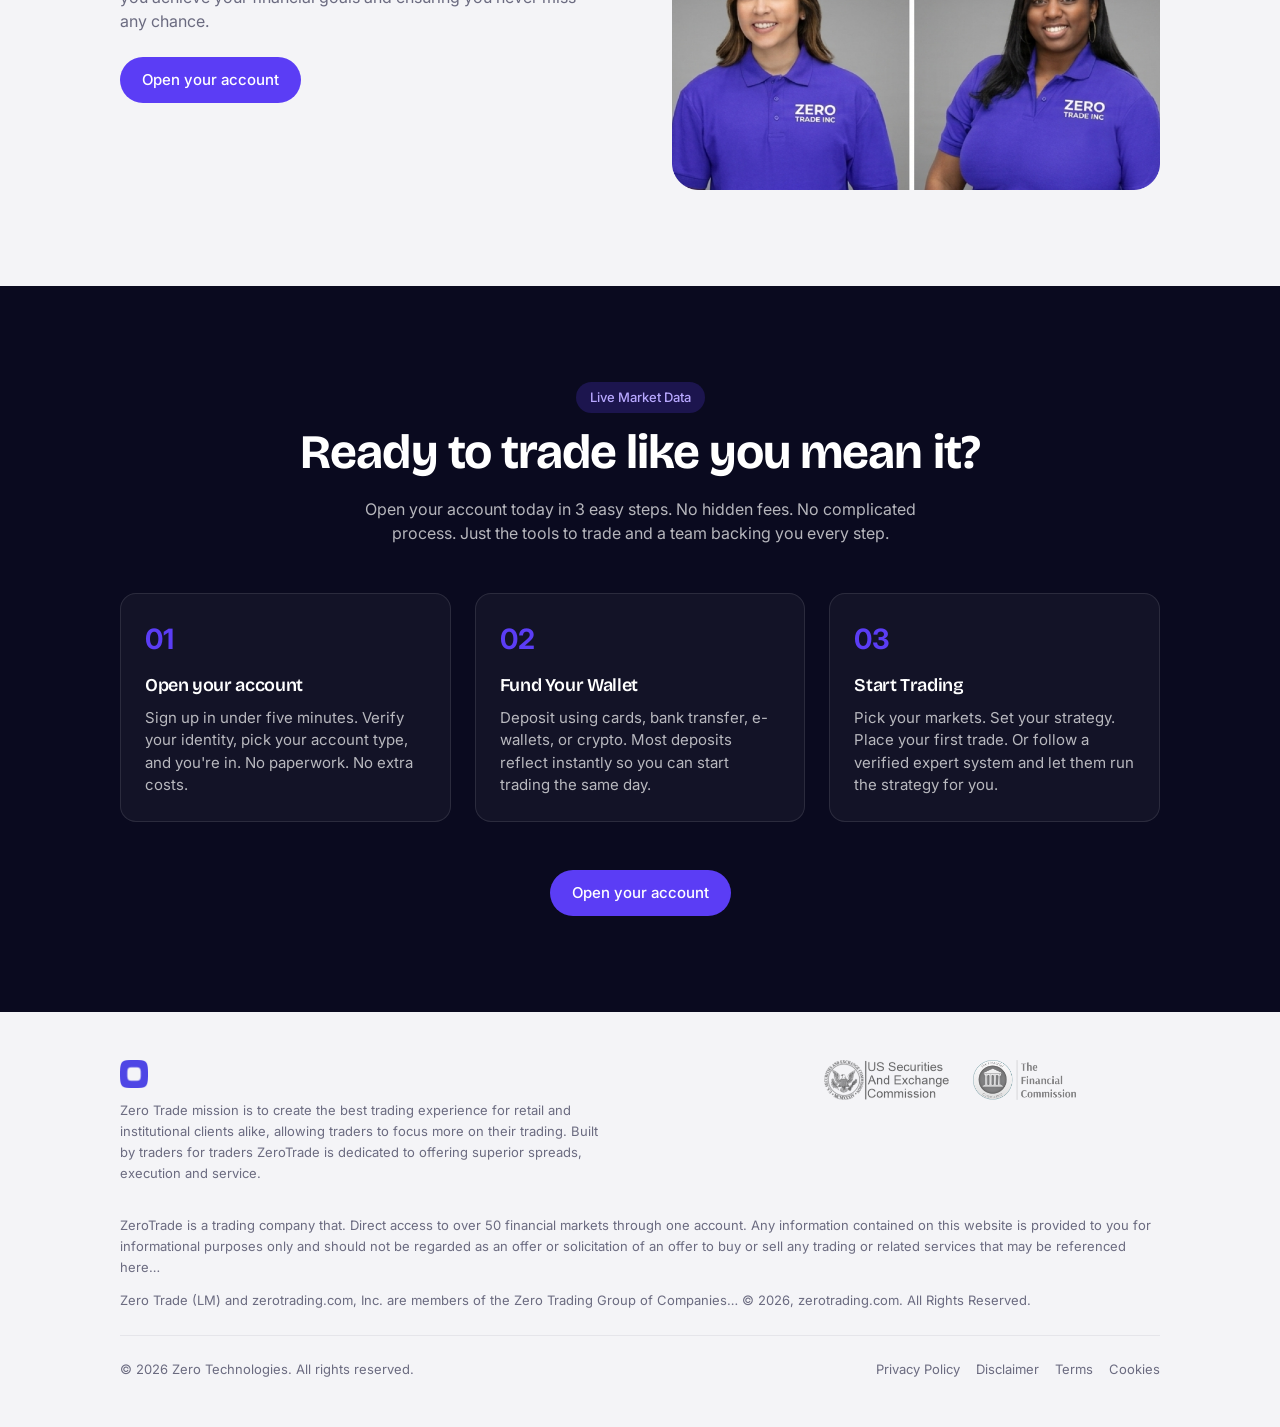
==== commit 1e7eb79d: "icons on pricing card and footer logo updates" ====
--- a/index.html
+++ b/index.html
@@ -167,8 +167,8 @@
           <span class="pill">Global trading platform</span>
           <h2 class="section-head__title">Building financial<br />systems that work.</h2>
           <p class="split__body">
-            Our goal is to build a system that is committed to helping traders set and achieve
-            financial goals within the shortest time possible.
+            Our goal is to build a system that is committed to helping <br> traders set and achieve
+            financial goals within the shortest <br> time possible.
           </p>
           <a href="#" class="btn btn--primary">Open your account</a>
         </div>
@@ -312,12 +312,12 @@
       <div class="grid-3 grid-3--tiers">
         <article class="tier">
           <h3 class="tier__name">Standard</h3>
-          <p class="tier__desc">For new and casual traders starting out.</p>
+          <p class="tier__desc">For active traders who want sharper <br> trading conditions and faster execution.</p>
           <ul class="tier__features">
-            <li><img src="assets/icon/check.svg" alt="" class="icon" /> Standard market spreads</li>
-            <li><img src="assets/icon/check.svg" alt="" class="icon" /> Web & mobile platforms</li>
-            <li><img src="assets/icon/check.svg" alt="" class="icon" /> Email support</li>
-            <li><img src="assets/icon/check.svg" alt="" class="icon" /> Standard execution speeds</li>
+            <li><img src="logos\icon grey.svg" alt="" class="icon" /> Standard market spreads</li>
+            <li><img src="logos\icon grey.svg" alt="" class="icon" /> Web & mobile platforms</li>
+            <li><img src="logos\icon grey.svg" alt="" class="icon" /> Email support</li>
+            <li><img src="logos\icon grey.svg" alt="" class="icon" /> Standard execution speeds</li>
           </ul>
           <a href="#" class="btn btn--outline btn--block">Choose Account</a>
         </article>
@@ -325,24 +325,24 @@
         <article class="tier tier--featured">
           <span class="tier__badge">Most Popular</span>
           <h3 class="tier__name">Premium</h3>
-          <p class="tier__desc">For active traders seeking better edge.</p>
+          <p class="tier__desc">For active traders who want sharper <br> trading conditions and faster execution.</p>
           <ul class="tier__features">
-            <li><img src="assets/icon/check-light.svg" alt="" class="icon" /> All Standard features</li>
-            <li><img src="assets/icon/check-light.svg" alt="" class="icon" /> Tighter spreads</li>
-            <li><img src="assets/icon/check-light.svg" alt="" class="icon" /> Priority support</li>
-            <li><img src="assets/icon/check-light.svg" alt="" class="icon" /> Faster execution</li>
+            <li><img src="logos\icon whitee.svg" alt="" class="icon" /> All Standard features</li>
+            <li><img src="logos\icon whitee.svg" alt="" class="icon" /> Tighter spreads</li>
+            <li><img src="logos\icon whitee.svg" alt="" class="icon" /> Priority support</li>
+            <li><img src="logos\icon whitee.svg" alt="" class="icon" /> Faster execution</li>
           </ul>
           <a href="#" class="btn btn--primary btn--block">Choose Account</a>
         </article>
 
         <article class="tier">
           <h3 class="tier__name">Ultra</h3>
-          <p class="tier__desc">For pros and institutional-style traders.</p>
+          <p class="tier__desc">For active traders who want sharper <br> trading conditions and faster execution.</p>
           <ul class="tier__features">
-            <li><img src="assets/icon/check.svg" alt="" class="icon" /> All Premium features</li>
-            <li><img src="assets/icon/check.svg" alt="" class="icon" /> Lowest spreads</li>
-            <li><img src="assets/icon/check.svg" alt="" class="icon" /> Dedicated manager</li>
-            <li><img src="assets/icon/check.svg" alt="" class="icon" /> API access</li>
+            <li><img src="logos\icon grey.svg" alt="" class="icon" /> All Premium features</li>
+            <li><img src="logos\icon grey.svg" alt="" class="icon" /> Lowest spreads</li>
+            <li><img src="logos\icon grey.svg" alt="" class="icon" /> Dedicated manager</li>
+            <li><img src="logos\icon grey.svg" alt="" class="icon" /> API access</li>
           </ul>
           <a href="#" class="btn btn--outline btn--block">Choose Account</a>
         </article>
@@ -422,7 +422,7 @@
     <div class="container">
       <div class="footer__top">
         <div class="footer__brand">
-          <img src="logos/zeropay-logo.svg" alt="Zeropay" />
+          <img src="images\icon purple.png" alt="Zeropay" />
           <p class="footer__mission">
             Zero Trade mission is to create the best trading experience for retail and institutional
             clients alike, allowing traders to focus more on their trading. Built by traders for
@@ -430,8 +430,8 @@
           </p>
         </div>
         <div class="footer__regs">
-          <img src="assets/images/reg-sec.svg" alt="US Securities and Exchange Commission" />
-          <img src="assets/images/reg-financial.svg" alt="The Financial Commission" />
+          <img src="images\US SEC logo.png" alt="US Securities and Exchange Commission" />
+          <img src="images\US TFC logo.png" alt="The Financial Commission" />
         </div>
       </div>
 
